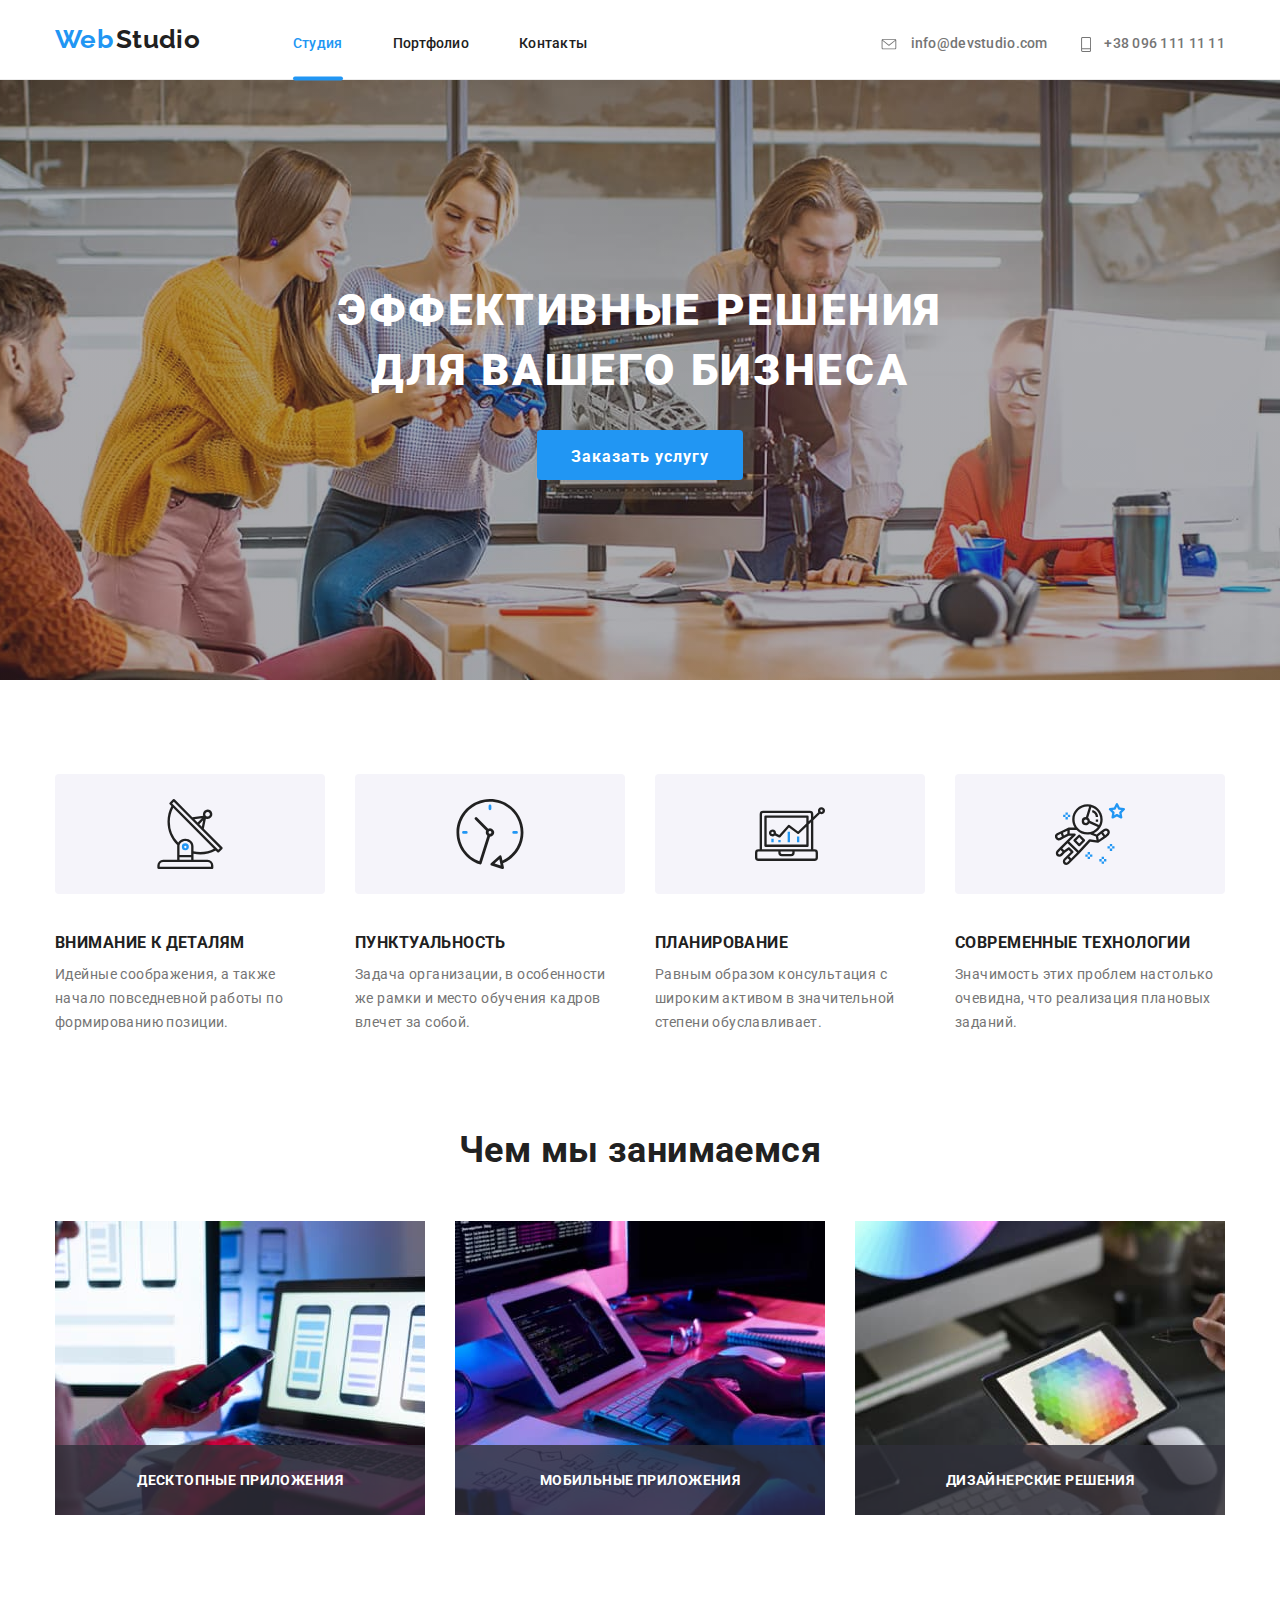
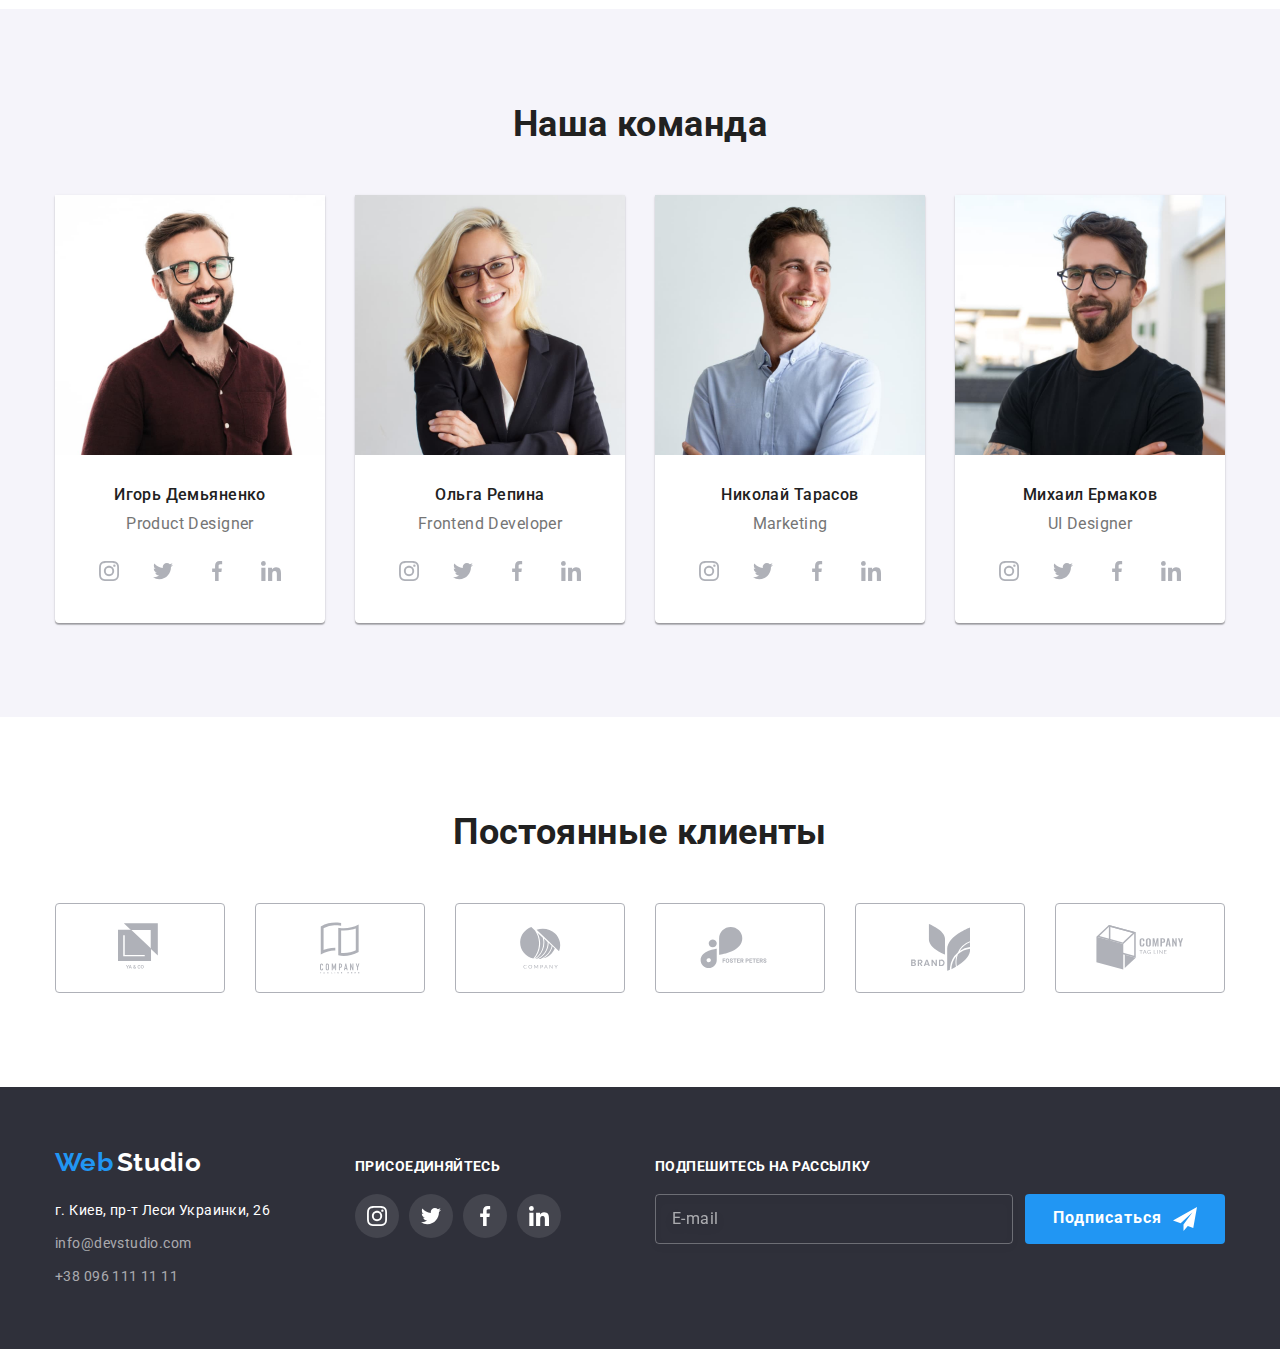
==== index.html @ 6c9c6647 "ДЗ №7" ====
<!DOCTYPE html>
<html lang="ru">
<head>
    <meta charset="UTF-8">
    <meta name="viewport" content="width=device-width, initial-scale=1.0">
    <meta http-equiv="X-UA-Compatible" content="IE=edge" />
    <link href="https://fonts.googleapis.com/css2?family=Raleway:wght@700&family=Roboto:wght@400;500;700;900&display=swap" rel="stylesheet">
    <link rel="stylesheet" href="https://cdnjs.cloudflare.com/ajax/libs/modern-normalize/0.7.0/modern-normalize.css" integrity="sha512-DtT776ctgL7xOCv2WAw4PGwSn0e34Y9Y4gxsN6WbW3j6/laeMhGgJ06fcvlkQZ4xa9gufTUBC4e694luxFGJbw==" crossorigin="anonymous" />
    <link rel="stylesheet" href="./css/normalize.css" />
    <link rel="stylesheet" href="./css/styles.css" />
    <title>Web Studio</title>
</head>
<body>
    <header class="page-header">
        <div class="container header-box flexbox">
            <nav class="navigation">
                <a lang="en" href="./" class="menu-link logo">
                        <span class="logo-web">Web</span>
                        <span class="logo-studio">Studio</span>
                </a>
                    <ul class="list menu-list">
                        <li class="menu-item"><a href="./index.html" class="menu-link current">Студия</a></li>
                        <li class="menu-item"><a href="./portfolio.html" class="menu-link">Портфолио</a></li>
                        <li class="menu-item"><a href="#"  class="menu-link">Контакты</a></li>
                    </ul>
            </nav>
            <div class="contacts">
                <a href="mailto:info@devstudio.com" class="mail-link">
                    <svg class="contacts-icon" width="16px" height="11px">
                        <use href="./images/icons/sprite.svg#icon-mail"></use>
                    </svg>
                    <span>info@devstudio.com</span>
                </a>                       
                <a href="tel:380961111111" class="phone-link">
                    <svg class="contacts-icon" width="10px" height="15px">
                        <use href="./images/icons/sprite.svg#icon-phone"></use>
                    </svg>
                    <span>+38 096 111 11 11</span>
                </a>
            </div>
        </div> 
    </header>
    
    <main>
        <section class="hero">
        <div class="container">
            <h1 class="page-title">Эффективные решения для вашего бизнеса</h1>
            <div>
                <button class="btn" data-modal-open>Заказать услугу</button>
            </div>
        </div>
        </section>
                
        <section class="features">
            <div class="container">
            <h2 hidden class="section-title">Особенности</h2>
            <ul class="list features-link">
                <li class="features-item">
                    <div class="features-bg">
                        <svg class="features-icon" width="70px" height="70px">
                            <use href="./images/icons/sprite.svg#icon-antenna"></use>
                        </svg>
                    </div>
                    <h3 class="features-title">Внимание к деталям</h3>
                    <p class="features-description">Идейные соображения, а также начало повседневной работы по формированию позиции.</p>                    
                </li>
                <li class="features-item">
                    <div class="features-bg">
                        <svg class="features-icon" width="70px" height="70px">
                            <use href="./images/icons/sprite.svg#icon-clock"></use>
                        </svg>
                    </div>
                    <h3 class="features-title">Пунктуальность</h3>
                    <p class="features-description">Задача организации, в особенности же рамки и место обучения кадров влечет за собой.</p>
                </li>
                <li class="features-item">
                    <div class="features-bg">
                        <svg class="features-icon" width="70px" height="70px">
                            <use href="./images/icons/sprite.svg#icon-diagram"></use>
                        </svg>
                    </div>
                    <h3 class="features-title">Планирование</h3>
                    <p class="features-description">Равным образом консультация с широким активом в значительной степени обуславливает.</p>
                </li>
                <li class="features-item">
                    <div class="features-bg">
                        <svg class="features-icon" width="70px" height="70px">
                            <use href="./images/icons/sprite.svg#icon-astronaut"></use>
                        </svg>
                    </div>
                    <h3 class="features-title">Современные технологии</h3>
                    <p class="features-description">Значимость этих проблем настолько очевидна, что реализация плановых заданий.</p>
                </li>
            </ul>
            </div>
        </section>
        
        <section class="section work">
            <div class="container">
            <h2 class="section-title">Чем мы занимаемся</h2>
            <ul class="list work-link flexbox">
                <li class="work-item">
                    <img src="./images/dekstop.jpg" width="370" height="294" alt="Десктоп" class="work-img">
                    <p class="work-title">Десктопные приложения</p>
                </li>
                <li class="work-item">
                    <img src="./images/mobile.jpg" width="370" height="294" alt="Телефон" class="work-img">
                    <p class="work-title">Мобильные приложения</p>
                </li>
                <li class="work-item">
                    <img src="./images/design.jpg" width="370" height="294" alt="Дизайн" class="work-img">
                    <p class="work-title">Дизайнерские решения</p>
                </li>
            </ul>
            </div>
        </section>

        <section class="section our-team">
            <div class="container">
            <h2 class="section-title">Наша команда</h2>
            <ul class="list team-link flexbox">
                <li class="team-item">
                    <img class="team-img" src="./images/igor.jpg" width="270" height="260" alt="Николай Кучеренко">
                    <h3 class="team-title">Игорь Демьяненко</h3>
                    <p class="profession">Product Designer</p>
                    <ul class="list social-link flexbox">
                        <li class="social-item">
                            <a class="social" href="https://instagram.com" aria-label="Instagram" target="_blank" rel="noopener noreferrer">
                                <svg class="social-icon" width="20px" height="20px">
                                    <use href="./images/icons/sprite.svg#icon-instagram"></use>
                                </svg>
                            </a>
                        </li>
                        <li class="social-item">
                            <a class="social" href="https://twitter.com" aria-label="Twitter" target="_blank" rel="noopener noreferrer">
                                <svg class="social-icon" width="20px" height="20px">
                                    <use href="./images/icons/sprite.svg#icon-twitter"></use>
                                </svg>
                            </a>
                        </li>
                        <li class="social-item">
                            <a class="social" href="https://facebook.com" aria-label="Facebook" target="_blank" rel="noopener noreferrer">
                                <svg class="social-icon" width="20px" height="20px">
                                    <use href="./images/icons/sprite.svg#icon-facebook"></use>
                                </svg>
                            </a>
                        </li>
                        <li class="social-item">
                            <a class="social" href="https://linkedin.com" aria-label="Linkedin" target="_blank" rel="noopener noreferrer">
                                <svg class="social-icon" width="20px" height="20px">
                                    <use href="./images/icons/sprite.svg#icon-linkedin"></use>
                                  </svg>
                            </a>
                        </li>
                    </ul> 
                </li>
                <li class="team-item">
                    <img class="team-img" src="./images/olga.jpg" width="270" height="260" alt="Ольга Иванова">
                    <h3 class="team-title">Ольга Репина</h3>
                    <p class="profession">Frontend Developer</p>
                    <ul class="list social-link flexbox">
                        <li class="social-item">
                            <a class="social" href="https://instagram.com" aria-label="Instagram" target="_blank" rel="noopener noreferrer">
                                <svg class="social-icon" width="20px" height="20px">
                                    <use href="./images/icons/sprite.svg#icon-instagram"></use>
                                </svg>
                            </a>
                        </li>
                        <li class="social-item">
                            <a class="social" href="https://twitter.com" aria-label="Twitter" target="_blank" rel="noopener noreferrer">
                                <svg class="social-icon" width="20px" height="20px">
                                    <use href="./images/icons/sprite.svg#icon-twitter"></use>
                                </svg>
                            </a>
                        </li>
                        <li class="social-item">
                            <a class="social" href="https://facebook.com" aria-label="Facebook" target="_blank" rel="noopener noreferrer">
                                <svg class="social-icon" width="20px" height="20px">
                                    <use href="./images/icons/sprite.svg#icon-facebook"></use>
                                </svg>
                            </a>
                        </li>
                        <li class="social-item">
                            <a class="social" href="https://linkedin.com" aria-label="Linkedin" target="_blank" rel="noopener noreferrer">
                                <svg class="social-icon" width="20px" height="20px">
                                    <use href="./images/icons/sprite.svg#icon-linkedin"></use>
                                  </svg>
                            </a>
                        </li>
                    </ul>                                       
                </li>
                <li class="team-item">
                    <img class="team-img" src="./images/mykola.jpg" width="270" height="260" alt="Андрей Шевченко">
                    <h3 class="team-title">Николай Тарасов</h3>
                    <p class="profession">Marketing</p>
                    <ul class="list social-link flexbox">
                        <li class="social-item">
                            <a class="social" href="https://instagram.com" aria-label="Instagram" target="_blank" rel="noopener noreferrer">
                                <svg class="social-icon" width="20px" height="20px">
                                    <use href="./images/icons/sprite.svg#icon-instagram"></use>
                                </svg>
                            </a>
                        </li>
                        <li class="social-item">
                            <a class="social" href="https://twitter.com" aria-label="Twitter" target="_blank" rel="noopener noreferrer">
                                <svg class="social-icon" width="20px" height="20px">
                                    <use href="./images/icons/sprite.svg#icon-twitter"></use>
                                </svg>
                            </a>
                        </li>
                        <li class="social-item">
                            <a class="social" href="https://facebook.com" aria-label="Facebook" target="_blank" rel="noopener noreferrer">
                                <svg class="social-icon" width="20px" height="20px">
                                    <use href="./images/icons/sprite.svg#icon-facebook"></use>
                                </svg>
                            </a>
                        </li>
                        <li class="social-item">
                            <a class="social" href="https://linkedin.com" aria-label="Linkedin" target="_blank" rel="noopener noreferrer">
                                <svg class="social-icon" width="20px" height="20px">
                                    <use href="./images/icons/sprite.svg#icon-linkedin"></use>
                                  </svg>
                            </a>
                        </li>
                    </ul> 
                </li>
                <li class="team-item">
                    <img class="team-img" src="./images/myhailo.jpg" width="270" height="260" alt="Иван Николаев">
                    <h3 class="team-title">Михаил Ермаков</h3>
                    <p class="profession">UI Designer</p>
                    <ul class="list social-link flexbox">
                        <li class="social-item">
                            <a class="social" href="https://instagram.com" aria-label="Instagram" target="_blank" rel="noopener noreferrer">
                                <svg class="social-icon" width="20px" height="20px">
                                    <use href="./images/icons/sprite.svg#icon-instagram"></use>
                                </svg>
                            </a>
                        </li>
                        <li class="social-item">
                            <a class="social" href="https://twitter.com" aria-label="Twitter" target="_blank" rel="noopener noreferrer">
                                <svg class="social-icon" width="20px" height="20px">
                                    <use href="./images/icons/sprite.svg#icon-twitter"></use>
                                </svg>
                            </a>
                        </li>
                        <li class="social-item">
                            <a class="social" href="https://facebook.com" aria-label="Facebook" target="_blank" rel="noopener noreferrer">
                                <svg class="social-icon" width="20px" height="20px">
                                    <use href="./images/icons/sprite.svg#icon-facebook"></use>
                                </svg>
                            </a>
                        </li>
                        <li class="social-item">
                            <a class="social" href="https://linkedin.com" aria-label="Linkedin" target="_blank" rel="noopener noreferrer">
                                <svg class="social-icon" width="20px" height="20px">
                                    <use href="./images/icons/sprite.svg#icon-linkedin"></use>
                                  </svg>
                            </a>
                        </li>
                    </ul> 
                </li>
            </ul>
            </div>
        </section>

        <section class="section">
            <div class="container">
            <h2 class="section-title">Постоянные клиенты</h2>
            <ul class="list clients-link">
                <li class="clients-item">
                    <a class="clients" href="#">
                        <svg class="clients-icon" width="44" height="49">
                            <use href="./images/icons/sprite.svg#icon-logo1"></use>
                        </svg>
                    </a>
                </li>
                <li class="clients-item">
                    <a class="clients" href="#">
                        <svg class="clients-icon" width="40" height="52">
                            <use href="./images/icons/sprite.svg#icon-logo2"></use>
                        </svg>
                    </a>
                </li>
                <li class="clients-item">
                    <a class="clients" href="#">
                        <svg class="clients-icon" width="41" height="42">
                            <use href="./images/icons/sprite.svg#icon-logo3"></use>
                        </svg>
                    </a>
                </li>
                <li class="clients-item">
                    <a class="clients" href="#">
                        <svg class="clients-icon" width="80" height="42">
                            <use href="./images/icons/sprite.svg#icon-logo4"></use>
                        </svg>
                    </a>
                </li>
                <li class="clients-item">
                    <a class="clients" href="#">
                        <svg class="clients-icon" width="59" height="47">
                            <use href="./images/icons/sprite.svg#icon-logo5"></use>
                        </svg>
                    </a>
                </li>
                <li class="clients-item">
                    <a class="clients" href="#">
                        <svg class="clients-icon" width="88" height="45">
                            <use href="./images/icons/sprite.svg#icon-logo6"></use>
                        </svg>
                    </a>
                </li>
            </ul>
            </div>
        </section>

    </main>
    
    <footer>
        <section class="section footer">
            <div class="container footer-box flexbox">
                <div class="footer-box-item footer-flexbox">
                    <div class="footer-box-list">
                        <address class="address">
                            <ul class="list">
                                <li class="logo-footer">
                                    <span class="logo-web">Web</span>
                                    <span class="logo-white">Studio</span>
                                </li>
                                <li class="addr-footer">
                                    <span class="addr">г. Киев, пр-т Леси Украинки, 26</span>
                                </li>
                                <li class="addr-footer">
                                    <a href="mailto:info@devstudio.com" class="contacts-footer">info@devstudio.com</a>
                                </li>
                                <li class="addr-footer">
                                    <a href="tel:380961111111" class="contacts-footer">+38 096 111 11 11</a>
                                </li>
                                </ul>
                        </address>
                    </div>
                    <div class="footer-box-list">
                        <h2 class="footer-title">Присоединяйтесь</h2>
                        <ul class="list social-footer">
                            <li class="social-footer-link">
                                <a class="social-footer-item" href="https://instagram.com" aria-label="Instagram" target="_blank" rel="noopener noreferrer">
                                    <svg class="footer-icon" width="20px" height="20px">
                                        <use href="./images/icons/sprite.svg#icon-instagram"></use>
                                    </svg>
                                </a>
                            </li>
                            <li class="social-footer-link">
                                <a class="social-footer-item" href="https://twitter.com" aria-label="Twitter" target="_blank" rel="noopener noreferrer">
                                    <svg class="footer-icon" width="20px" height="20px">
                                        <use href="./images/icons/sprite.svg#icon-twitter"></use>
                                    </svg>
                                </a>
                            </li>
                            <li class="social-footer-link">
                                <a class="social-footer-item" href="https://facebook.com" aria-label="Facebook" target="_blank" rel="noopener noreferrer">
                                    <svg class="footer-icon" width="20px" height="20px">
                                        <use href="./images/icons/sprite.svg#icon-facebook"></use>
                                    </svg>
                                </a>
                            </li>
                            <li class="social-footer-link">
                                <a class="social-footer-item" href="https://linkedin.com" aria-label="Linkedin" target="_blank" rel="noopener noreferrer">
                                    <svg class="footer-icon" width="20px" height="20px">
                                        <use href="./images/icons/sprite.svg#icon-linkedin"></use>
                                    </svg>
                                </a>
                            </li>
                        </ul>
                    </div>
                </div>
                        
                <div class="footer-box-item">
                    <h2 class="footer-title">Подпешитесь на рассылку</h2>
                    <div class="footer-form-box">
                        <form class="footer-form">
                            <input class="subscription-field" id="subscription-mail" type="email" placeholder="E-mail">
                        </form>
                        <div class="btn-box">
                            <button class="btn-subscription" type="submit">
                                <span class="btn-text">Подписаться</span>
                            </button>
                            <svg class="icon-send" width="24"  height="24">
                                <use href="./images/icons/sprite.svg#icon-send"></use>
                            </svg>
                        </div>  
                    </div>
                </div>
            </div>
        </section>
    </footer>
    <div class="backdrop is-hidden" data-modal>
        <div class="modal">
            <button data-modal-close class="btn-close">
                <svg class="icon-close" width="11"  height="11">
                    <use href="./images/icons/sprite.svg#icon-close"></use>
                </svg>   
            </button>
            <div class="form-box">
                <h2 class="title-modal">Оставьте свои данные, мы вам перезвоним</h2>
                <form class="form" autocomplete="off">
                    <div class="form-field">
                        <label for="name" class="form-label">Имя</label>
                        <div class="form-input-box">
                            <input type="text" class="form-input" id="name" name="name">
                            <svg class="icon-form" width="18"  height="18">
                                <use href="./images/icons/sprite.svg#icon-name"></use>
                            </svg>
                        </div>
                    </div>
                    <div class="form-field">
                        <label for="phone" class="form-label">Телефон</label>
                            <div class="form-input-box">
                                <input type="tel" class="form-input" id="phone" name="phone">
                                <svg class="icon-form" width="18"  height="18">
                                    <use href="./images/icons/sprite.svg#icon-tel"></use>
                                </svg>
                            </div>
                    </div>
                    <div class="form-field">
                        <label for="mail" class="form-label">Почта</label>  
                            <div class="form-input-box">
                                <input type="email" class="form-input" id="mail" name="mail">
                                <svg class="icon-form" width="18"  height="18">
                                    <use href="./images/icons/sprite.svg#icon-email"></use>
                                </svg>
                            </div>
                    </div>
                    <div class="form-field">
                        <label for="comments" class="form-label">Комментарий</label>
                        <textarea name="comments" id="comments" cols="" rows="10" class="form-textarea" placeholder="Введите текст"></textarea>
                    </div>
                        <label class="contract-label">
                            <input type="checkbox" class="form-checkbox" name="contract">
                            <span class="icon-check"></span>
                            Соглашаюсь с рассылкой и принимаю
                            <a class="contract-accent" href="#">Условия договора</a>
                        </label>
                </form>
                <div class="btn-position">
                    <button class="btn-submit" type="submit">Отправить</button>
                </div>
            </div>
        </div>    
    </div>
    <script src="./js/modal.js"></script>
</body>
</html>
---- css/styles.css ----
:root {
  --main-color: #212121;
  --accent-color: #2196F3;
  --accent-color-white: #FFFFFF;
  --grey-text-color: #757575;
  --time-transition-duration: 250ms;
  --timing-function-cubic: cubic-bezier(0.4, 0, 0.2, 1);
}

.visually-hidden {
  position: absolute !important;
  clip: rect(1px 1px 1px 1px);
  /* IE6, IE7 */
  clip: rect(1px, 1px, 1px, 1px);
  padding: 0 !important;
  border: 0 !important;
  height: 1px !important;
  width: 1px !important;
  overflow: hidden;
}

body  {
  font-family: Roboto, sans-serif;
  background-color: var(--accent-color-white);
  color: var(--main-color);
  font-size: 14px;
  line-height: 1.714;
  letter-spacing: 0.03em;
}

img {
  display: block;
  max-width: 100%;
  height: auto;
}

.container {
  width: 1200px;
  margin-left: auto;
  margin-right: auto;
  padding-left: 15px;
  padding-right: 15px;
  /*outline: 2px solid tomato;*/
}

.flexbox {
  display: flex;
  justify-content: flex-end;
  align-items: baseline;
}

.section {
  padding-top: 94px;
  padding-bottom: 94px;
}

.page-header {
  border-bottom: 1px solid #ECECEC;
  height: 80px;
  padding: 24px 0 24px;
}

.header-box {
  display: flex;
  align-items: baseline;
}

.menu-link.current{
  color: var(--accent-color);
}

.logo-web, 
.logo-studio,
.logo-white {
  color: var(--accent-color);
  font-family: Raleway, sans-serif;
  font-weight: 700;
  font-size: 26px;
  line-height: 1.19;
}

.logo-studio {
  color: var(--main-color);
}

.navigation {
  display: flex;
  align-items: baseline;
  margin-right: auto;
  
}

.current::after {
  display: block;
  content: "";
  position: absolute;
  left: 0;
  transform: translateY(20.5px);
  width: 100%;
  height: 4px;
  background-color: var(--accent-color);
  border-radius: 2px;
}

.list {
  list-style: none;
  margin: 0;
  padding: 0;
}

.menu-list {
  display: flex;
  margin-left: 93px;
}

.menu-item {
  display: block;
  position: relative;
}

.menu-item:not(:last-child) {
  margin-right: 50px;
}

.contacts {
  vertical-align: middle;
  text-align: center;
}

.contacts-icon {
  margin-right: 10px;
  fill: var(--grey-text-color);
  vertical-align: middle;

  transition: fill var(--time-transition-duration) var(--timing-function-cubic);
}

.mail-link:hover .contacts-icon,
.mail-link:focus .contacts-icon {
  fill: var(--accent-color)
} 

.phone-link:hover .contacts-icon,
.phone-link:focus .contacts-icon {
  fill: var(--accent-color)
}

.menu-link,
.mail-link,
.phone-link {
  font-weight: 500;
  font-size: 14px;
  line-height: 1.143;
  letter-spacing: 0.02em;
  text-decoration: none;
  color: var(--main-color);
  margin: 0;
  transition: color var(--time-transition-duration) var(--timing-function-cubic);
}

.mail-link,
.phone-link {
  color: var(--grey-text-color);
  transition: color var(--time-transition-duration) var(--timing-function-cubic);
}

.mail-link {
  margin-right: 30px;
}

.hero {
  max-width: 1600px;
  height: 600px;
  margin-left: auto;
  margin-right: auto;
  background-image: linear-gradient(to right, 
    rgba(47, 48, 58, 0.4), 
    rgba(47, 48, 58, 0.4)),
    url(../images/hero/hero.jpg);
  background-repeat: no-repeat;
  background-position: center;
  background-size: cover;
  background-color:  rgba(47, 48, 58, 0.4);
  text-align: center;
}
    
.page-title {
  display: inline-block;
  width: 696px;
  min-height: 120;
  font-weight: 900;
  font-size: 44px;
  line-height: 1.364;
  letter-spacing: 0.06em;
  color: var(--accent-color-white);
  text-transform: uppercase;
  margin: 200px 0 30px;
}

.btn {
  min-width: 200px;
  height: 50px;
  border-radius: 4px;
  font-weight: 700;
  font-size: 16px;
  line-height: 1.875;
  letter-spacing: 0.06em;
  color: var(--accent-color-white);
  background-color: var(--accent-color);
  padding: 10px 32px;
  margin: 0;
  border-color: transparent;
}

.section-title {
  font-weight: 700;
  font-size: 36px;
  line-height: 1.167;
  margin: 0 0 50px;
  text-align: center;
}

.features {
  padding-top: 94px;
}

.features-title {
  font-weight: 700;
  line-height: 1.143;
  text-transform: uppercase;
  margin: 0;
  padding: 10px 0;
  width: 270px;
}

.features-link {
  display: flex;
  align-items: center;
  margin-left: auto;
}

.features-item {
  width: calc((100% - 30px * 3) / 4);
  margin-right: 30px;
}

.features-item:nth-child(4n) {
  margin-right: 0;
}

.features-bg {
  display: flex;
  align-items: center;
  justify-content: center;
  width: 270px;
  height: 120px;
  background-size: contain;
  background-repeat: no-repeat;
  background-position: center;
  background-color: #F5F4FA;
  margin-bottom: 30px;
  border-radius: 4px;
}

.features-icon {
  display: block;
}

.features-description {
  font-weight: 400;
  color: var(--grey-text-color);
  margin: 0;
}

.work-title {
  font-weight: 700;
  line-height: 1.142;
  color: var(--accent-color-white);
  text-transform: uppercase;
  background-color: rgba(47, 48, 58, 0.8);
  display: inline-block;
}

.work-link .flexbox {
  display: flex;
  justify-content: space-between;
}

.work-item {
  width: calc((100% - 30px * 2) / 3);
  margin-right: 30px;
  position: relative;
}

.work-item:nth-child(3n) {
  margin-right: 0;
}

.work-img {
  display: block;
  background-color: #C4C4C4;
  box-shadow: (0px 4px 4px rgba(0, 0, 0, 0.25));
}

.work-title {
  position: absolute;
  bottom: 0;
  left: 0;
  width: 100%;
  margin: 0;
  text-align: center;
  padding: 27px 0;
}

.our-team {
  background-color: #F5F4FA;
}

.team-item {
  width: calc((100% - 30px * 3) / 4);
  margin-right: 30px;
  background-color: var(--accent-color-white);
  box-shadow: 0px 1px 3px rgba(0, 0, 0, 0.12), 
    0px 1px 1px rgba(0, 0, 0, 0.14),
    0px 2px 1px rgba(0, 0, 0, 0.2);
  border-radius: 0px 0px 4px 4px;
}

.team-item:nth-child(4n) {
  margin-right: 0;
}

.team-title {
  font-weight: 500;
  font-size: 16px;
  line-height: 1.1875;
  margin: 0 0 10px;
  text-align: center;
}

.team-img {
  display: block;
  margin: 0 0 30px;
  width: 100%;
} 

.profession {
  font-weight: 400;
  font-size: 16px;
  line-height: 1.1875;
  color: var(--grey-text-color);
  margin: 0 0 16px;
  text-align: center;
}

.social-link {
  display: flex;
  justify-content: center;
}

.social-item {
  width: calc((100% - 10px * 3) / 4);
  margin-bottom: 30px;
  
}

.social-item, .social {
  height: 44px;
  width: 44px;
  display: flex;
  align-items: center;
  justify-content: center;
}

.social {
  background-color: var(--accent-color-white);
  border-radius: 50px;
  
  transition: background-color var(--time-transition-duration) var(--timing-function-cubic);
}

.social-item:nth-child(4n) {
  margin-right: 0;
}

.social-item:not(:last-child) {
  margin-right: 10px;
}

.social-icon {
  display: block;
  fill: #AFB1B8;

  transition: fill var(--time-transition-duration) var(--timing-function-cubic);
}

.social:hover,
.social:focus-within {
  background-color: var(--accent-color);
}

.social:hover .social-icon,
.social:focus-within .social-icon {
  fill: var(--accent-color-white);
}

.clients-link {
  display: flex;
  justify-content: space-between;
  text-align: center;
}

.clients-item {
  width: calc((100% - 10px * 5) / 6);
}

.clients-item, .clients {
  box-sizing: border-box;
  border-radius: 4px;
  width: 170px;
  height: 90px;
  text-align: center;
  display: flex;
  align-items: center;
  justify-content: center;
}

.clients {
  border: 1px solid #AFB1B8;
  transition: border-color var(--time-transition-duration) var(--timing-function-cubic);
}

.clients-item:nth-child(6n) {
  margin-right: 0;
}

.clients-icon {
  fill: #AFB1B8;
  display: block;

  transition: fill var(--time-transition-duration) var(--timing-function-cubic);
}

.clients:hover,
.clients:focus-within {
  border-color: var(--accent-color);
}

.clients:hover .clients-icon,
.clients:focus-within .clients-icon {
  fill: var(--accent-color);
}

.address {
  font-style: normal;
}

.addr {
  font-weight: 400;
  color: var(--accent-color-white);
  margin: 0;
}

.footer {
  background-color: #2F303A;
  padding: 60px 0 60px;
}

.footer-box {
  display: flex;
  align-items: baseline;
  justify-content: flex-start;
}

.logo-footer {
  margin: 0;
  margin-bottom: 20px;
}

.footer-box-item {
  width: calc((100% - 30px) / 2);
  margin: 0;
}

.footer-box-item.footer-flexbox {
  display: flex;
  justify-content: space-between;
  align-items: baseline;
}

.footer-box-item:nth-child(2) {
  margin-left: 30px;
}

.footer-box-list {
  width: calc((100% - 30px) / 2);
}

.footer-box-list .footer-flexbox {
  display: flex;
  align-content: flex-start;
}

.logo-white {
  color: var(--accent-color-white);
  padding: 0;
}

.social-footer {
  display: flex;
  justify-content: flex-start;
}

.footer-icon {
  fill: var(--accent-color-white);
  display: block;
}

.social-footer-link, .social-footer-item {
  height: 44px;
  width: 44px;
  border-radius: 50px;
  display: flex;
  align-items: center;
  justify-content: center;
}

.social-footer-item {
  background-color: rgba(255, 255, 255, 0.1);
  transition: background-color var(--time-transition-duration) var(--timing-function-cubic);
}

.social-footer-link:not(:last-child) {
  margin-right: 10px;
}

.social-footer-item:hover,
.social-footer-item:focus-within {
  background-color: var(--accent-color);
}

.contacts-footer {
  font-weight: 400;
  font-size: 14px;
  text-decoration: none;
  color: rgba(255, 255, 255, 0.6);
  transition: color var(--time-transition-duration) var(--timing-function-cubic);
}

.addr-footer {
  display: block;
  margin: 0;
  padding: 0;
}

.addr-footer:not(:last-child) {
  margin-bottom: 9px;
}

.footer-title {
  font-weight: 700;
  line-height: 1.143;
  color: var(--accent-color-white);
  text-transform: uppercase;
  font-size: 14px;
  margin: 0;
  margin-bottom: 20px;
}

.footer-form-box {
  display: flex;
}

.subscription-field {
  background: transparent;
  border: 1px solid rgba(255, 255, 255, 0.3);
  box-sizing: border-box;
  filter: drop-shadow(0px 4px 4px rgba(0, 0, 0, 0.15));
  border-radius: 4px;
  height: 50px;
  min-width: 358px;
  padding-left: 16px;
  color: rgba(255, 255, 255, 0.6);
}

.btn-subscription {
  display: flex;
  align-items: center;
  background: var(--accent-color);
  border-radius: 4px;
  text-align: center;
  letter-spacing: 0.06em;
  color: var(--accent-color-white);
  border: transparent;
  margin-left: 12px;
  font-family: Roboto;
  font-weight: 700;
  font-size: 16px;
  padding: 10px 28px;
  height: 50px;
  min-width: 200px;
}

.btn-text {
  margin-right: 10px;
}

.btn-box {
  position: relative;
  margin: 0;
  padding: 0;
}

.icon-send {
  position: absolute;
  top: 13px;
  right: 28px;
}

.subscription-field::placeholder {
  align-items: center;
  letter-spacing: 0.03em;
  color: rgba(255, 255, 255, 0.6);
  line-height: 20px;
  font-weight: 400;
  font-size: 16px;
}

.menu-link:hover,
.menu-link:focus,
.mail-link:hover,
.mail-link:focus,
.phone-link:hover,
.phone-link:focus,
.contacts-footer:hover,
.contacts-footer:focus {
  color: var(--accent-color);
}

.btn-portfolio {
  text-align: center;
  padding-bottom: 16px;
  margin-bottom: 34px;
}

.project-portfolio {
  display: flex;
  justify-content: space-between;
  flex-wrap: wrap;
}

.project-item {
  width: calc((100% - 30px * 2) / 3);
  margin-right: 24px;
  border: 1px solid #EEEEEE;
  box-sizing: border-box;
  margin-bottom: 30px;

  transition: box-shadow var(--time-transition-duration) var(--timing-function-cubic);
}

.project-item:nth-last-child(-n + 3) {
  margin-bottom: 0;
}


.project-item:nth-child(3n) {
  margin-right: 0;
}

.project-btn {
  font-weight: 500;
  font-size: 16px;
  line-height: 1.625;
  color: var(--main-color);
  padding: 6px 22px;
  border: none;
  border-radius: 4px;

  transition: color var(--time-transition-duration) var(--timing-function-cubic), 
    background-color var(--time-transition-duration) var(--timing-function-cubic), 
    box-shadow var(--time-transition-duration) var(--timing-function-cubic);
}

.project-btn:not(:last-child) {
  margin-right: 8px;
}

.project-btn:hover,
.project-btn:focus {
  color: var(--accent-color-white);
  background-color: var(--accent-color);
  box-shadow: 0px 4px 4px rgba(0, 0, 0, 0.25);
}

.portfolio-img {
  display: block;
  margin: 0;
  width: 100%;  
}

.project-title {
  font-weight: 700;
  font-size: 18px;
  line-height: 2.00;
  color: var(--main-color);
  margin: 0 0 4px 24px;
}

.project-link {
  text-decoration: none;
}

.project {
  font-weight: 400;
  font-size: 16px;
  line-height: 1.875;
  color: var(--grey-text-color);
  margin: 0 0 20px 24px;
}

.project-box {
  position: relative;
  overflow: hidden;
  margin-bottom: 20px;
}

.project-description {
  font-weight: 400;
  font-size: 18px;
  line-height: 1.556;
  color: var(--accent-color-white);
  background-color: rgba(33, 150, 243, 0.9);
  margin: 0;
  padding: 63px 24px;
  position: absolute;
  bottom: 0;
  right: 0;
  width: 100%;
  height: 100%;
  opacity: 0;
  
  transform: translateY(100%);

  transition: transform var(--time-transition-duration) var(--timing-function-cubic), 
    opacity var(--time-transition-duration) var(--timing-function-cubic);
}


/*.project-box::before {
  display: inline-block;
  content: "";
  position: absolute;
  background-color: rgba(33, 150, 243, 0.9);
  width: 100%;
  height: 100%;
  bottom: 0;
  right: 0;
  
  opacity: 0;
}

/*.project-box:hover::before {
  transform: translateY(0);
  /*opacity: 1;
}*/

.project-item:hover .project-description,
.project-item:focus-within .project-description{
  transform: translateY(0);
  opacity: 1;
}

.project-item:hover,
.project-item:focus-within {
  box-shadow: 0px 3px 1px rgba(0, 0, 0, 0.1), 
    0px 1px 2px rgba(0, 0, 0, 0.08), 
    0px 2px 2px rgba(0, 0, 0, 0.12);
}

.backdrop {
  position: fixed;
  top: 0;
  left: 0;
  width: 100%;
  height: 100%;
  background-color: rgba(0, 0, 0, 0.2);
  transition: opacity var(--time-transition-duration) var(--timing-function-cubic);
}

.backdrop.is-hidden {
  visibility: hidden;
  opacity: 0;
  pointer-events: none;
}

.backdrop.is-hidden .modal {
  transform: translate(-50%, -50%) scale(0.8);
}

.modal {
  display: flex;
  justify-content: flex-end;
  position: absolute;
  top: 50%;
  left: 50%;
  transform: translate(-50%, -50%) scale(1);

  min-width: 528px;
  min-height: 581px;

  /*width: 100;
  max-width: 528px;*/

  background-color: var(--accent-color-white);
  border-radius: 4px;
  transition: transform var(--time-transition-duration) var(--timing-function-cubic)
}

.btn-close {
  position: absolute;
  display: block;
  padding: 6px;
  border: 1px solid rgba(0, 0, 0, 0.1);
  top: 8px;
  right: 8px;
  border-radius: 50px;
  background-color: #FFFFFF;
  width: 30px;
  height: 30px;
  transition: fill var(--time-transition-duration) var(--timing-function-cubic);

  display: flex;
  align-items: center;
  justify-content: center;
}

.btn-close:hover {
  fill: var(--accent-color);
}

.btn-close:focus {
  fill: var(--accent-color);
}

.icon-close {
  display: block;
}

.form-box {
  display: inline-block;
  margin-left: 28px;
  margin-right: 52px;
}

.title-modal {
  margin-top: 35px;
  margin-bottom: 12px;
  font-family: Roboto;
  font-style: normal;
  font-weight: 700;
  font-size: 20px;
  text-align: center;
  letter-spacing: 0.03em;
  color: var(--main-color);
}

.form {
  width: 100%;
  padding: 0;
  margin: 0 0 30px;
}

.form-label {
  font-family: Roboto;
  font-weight: 400;
  font-size: 12px;
  letter-spacing: 0.01em;
  color: var(--grey-text-color);
  margin: 0;
}

.form-field {
  margin: 0;
}

.form-input {
  width: 100%;
  border: 1px solid rgba(33, 33, 33, 0.2);
  border-radius: 4px;
  height: 40px;
  margin-bottom: 10px;
  padding-left: 42px;
  font-size: 12px;
  color: #000000;
  outline-color: var(--accent-color);
  transition: outline-color var(--time-transition-duration) var(--timing-function-cubic);
}

.form-input-box {
  position: relative;
  margin: 0;
  padding: 0;
}

.form-textarea {
  resize: none;
  width: 100%;
  border: 1px solid rgba(33, 33, 33, 0.2);
  border-radius: 4px;
  height: 120px;
  padding: 12px 16px;
  font-size: 12px;
  color: #000000;
  margin-bottom: 10px;
  outline-color: var(--accent-color);
  transition: outline-color var(--time-transition-duration) var(--timing-function-cubic);
}

.form-textarea::placeholder {
  font-family: Roboto;
  font-weight: 400;
  font-size: 12px;
  letter-spacing: 0.01em;
  color: rgba(117, 117, 117, 0.5);
}

.btn-position {
  width: 100%;
  display: flex;
  justify-content: center;
}

.btn-submit {
  display: block;
  margin-bottom: 40px;
  min-width: 200px;
  height: 50px;
  border: transparent;
  border-radius: 4px;
  background-color: var(--accent-color);
  align-items: center;
  text-align: center;
  letter-spacing: 0.06em;
  font-family: Roboto;
  font-weight: 700;
  font-size: 16px;
  color: var(--accent-color-white);

  transition: box-shadow var(--time-transition-duration) var(--timing-function-cubic);
}

.btn-submit:hover,
.btn-submit:focus {
  box-shadow: 0px 4px 4px rgba(0, 0, 0, 0.15);;
}

.icon-form {
  position: absolute;
  top: 50%;
  left: 12px;
  transform: translateY(-80%);
  transition: fill var(--time-transition-duration) var(--timing-function-cubic);
}

.form-input:focus,
.form-input-box:focus-within .icon-form,
.form-textarea:focus-within {
  fill: var(--accent-color);
  outline-color: var(--accent-color);
}

.form-checkbox {
  position: absolute !important;
  clip: rect(1px 1px 1px 1px);
  /* IE6, IE7 */
  clip: rect(1px, 1px, 1px, 1px);
  padding: 0 !important;
  border: 0 !important;
  height: 1px !important;
  width: 1px !important;
  overflow: hidden;
}

.icon-check {
  display: inline-block;
  width: 15px;
  height: 15px;
  border: 2px solid var(--main-color);
  border-radius: 4px;
  margin-right: 7px;
  transition: background-color var(--time-transition-duration) var(--timing-function-cubic),
    border-color var(--time-transition-duration) var(--timing-function-cubic);
}

.form-checkbox:checked + .icon-check {
  border-color: transparent;
  background-color: var(--accent-color);
  background-image: url('../images/icons/icon-check.svg');
  border-color: var(--accent-color);
  background-size: contain;
  background-origin: border-box;
}

.contract-label {
  display: flex;
  align-items: center;
  margin-left: 7px;
  font-family: Roboto;
  font-weight: 400;
  font-size: 14px;
  letter-spacing: 0.03em;
  color: var(--grey-text-color)
}

.contract-accent {
  color: var(--accent-color);
}
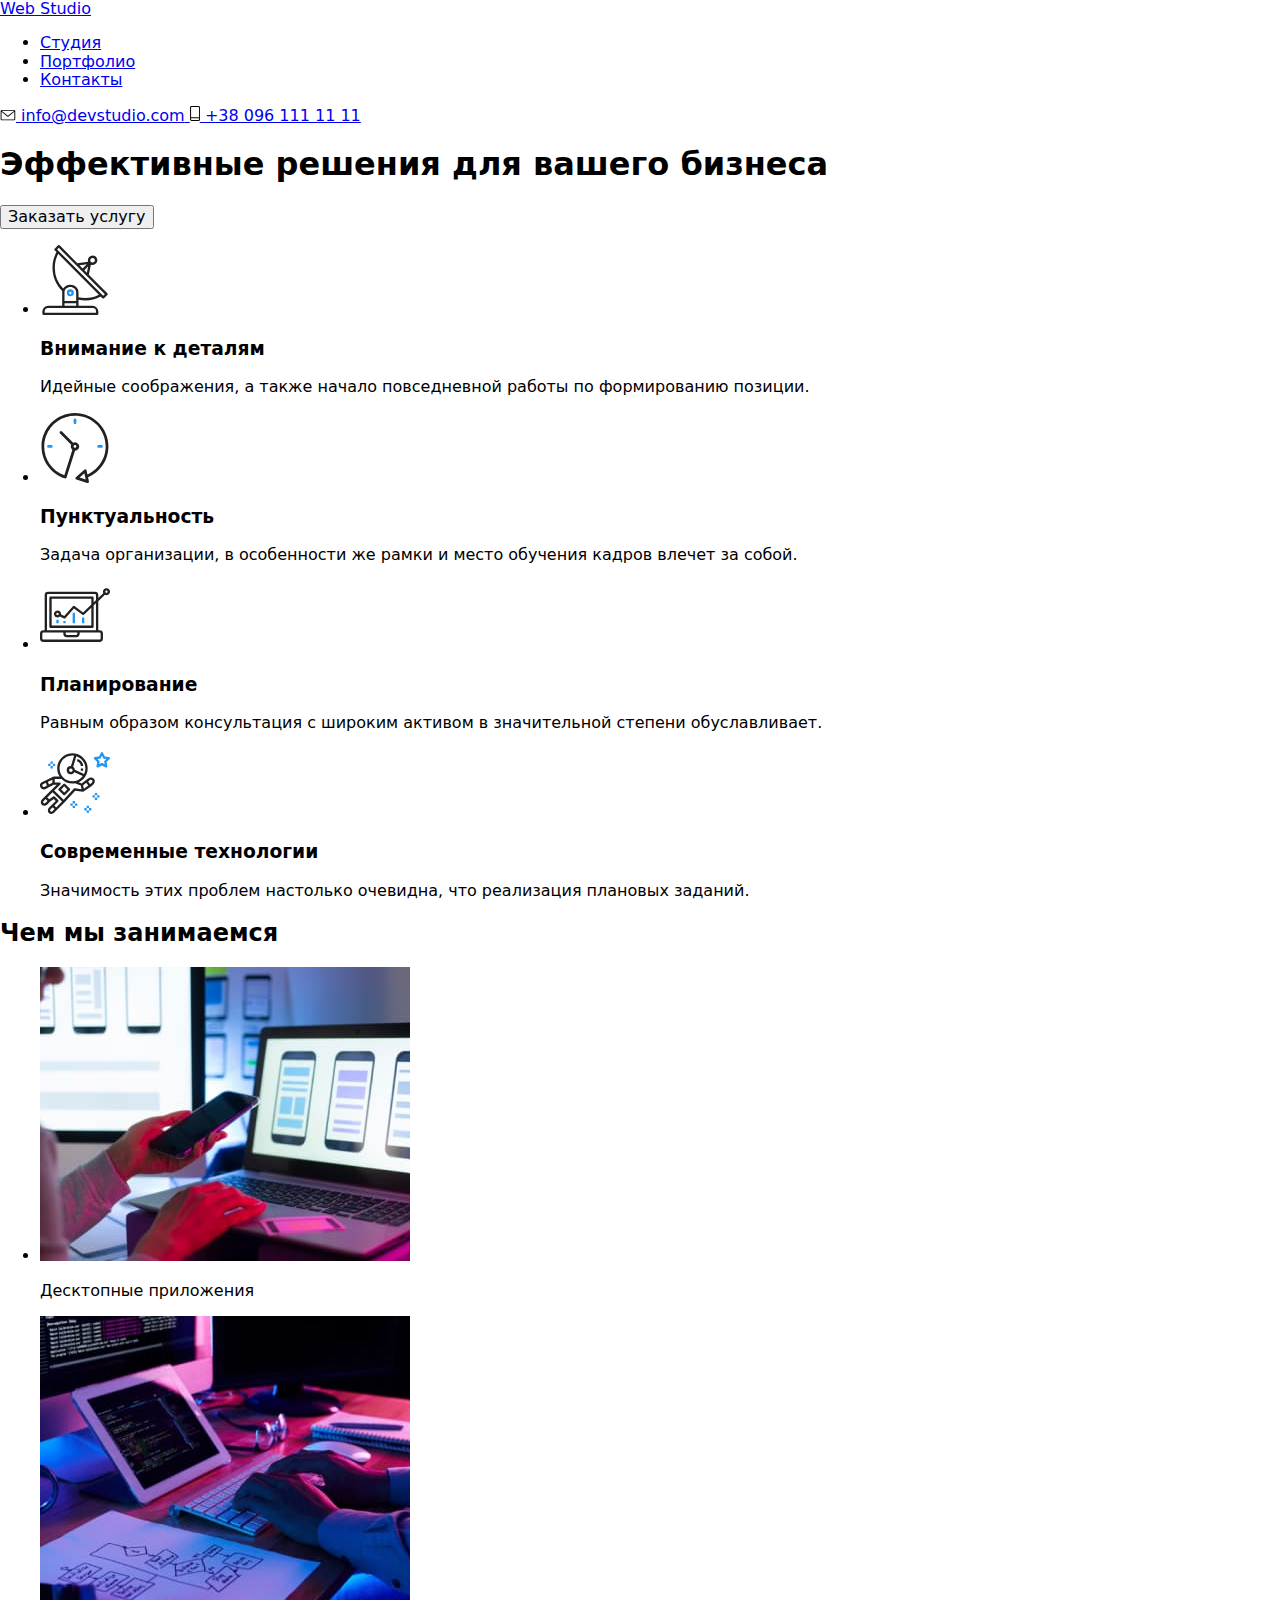
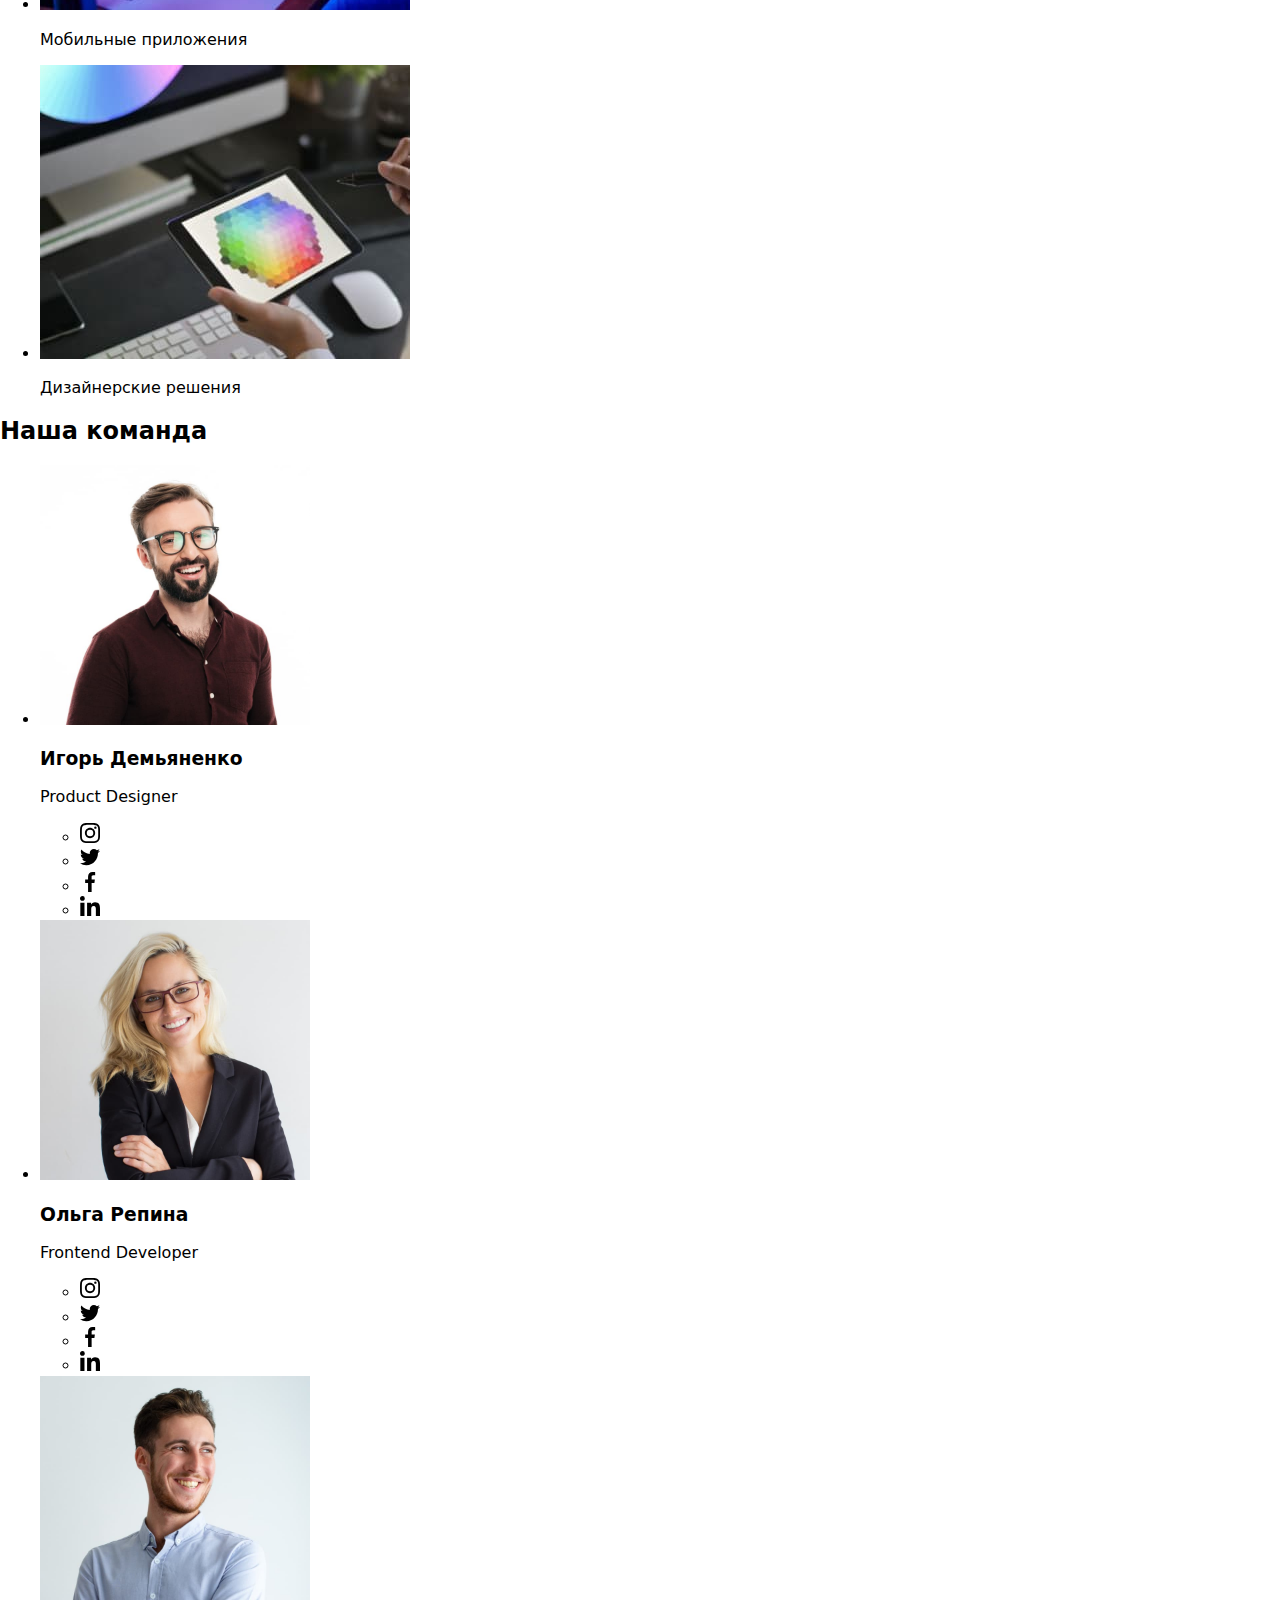
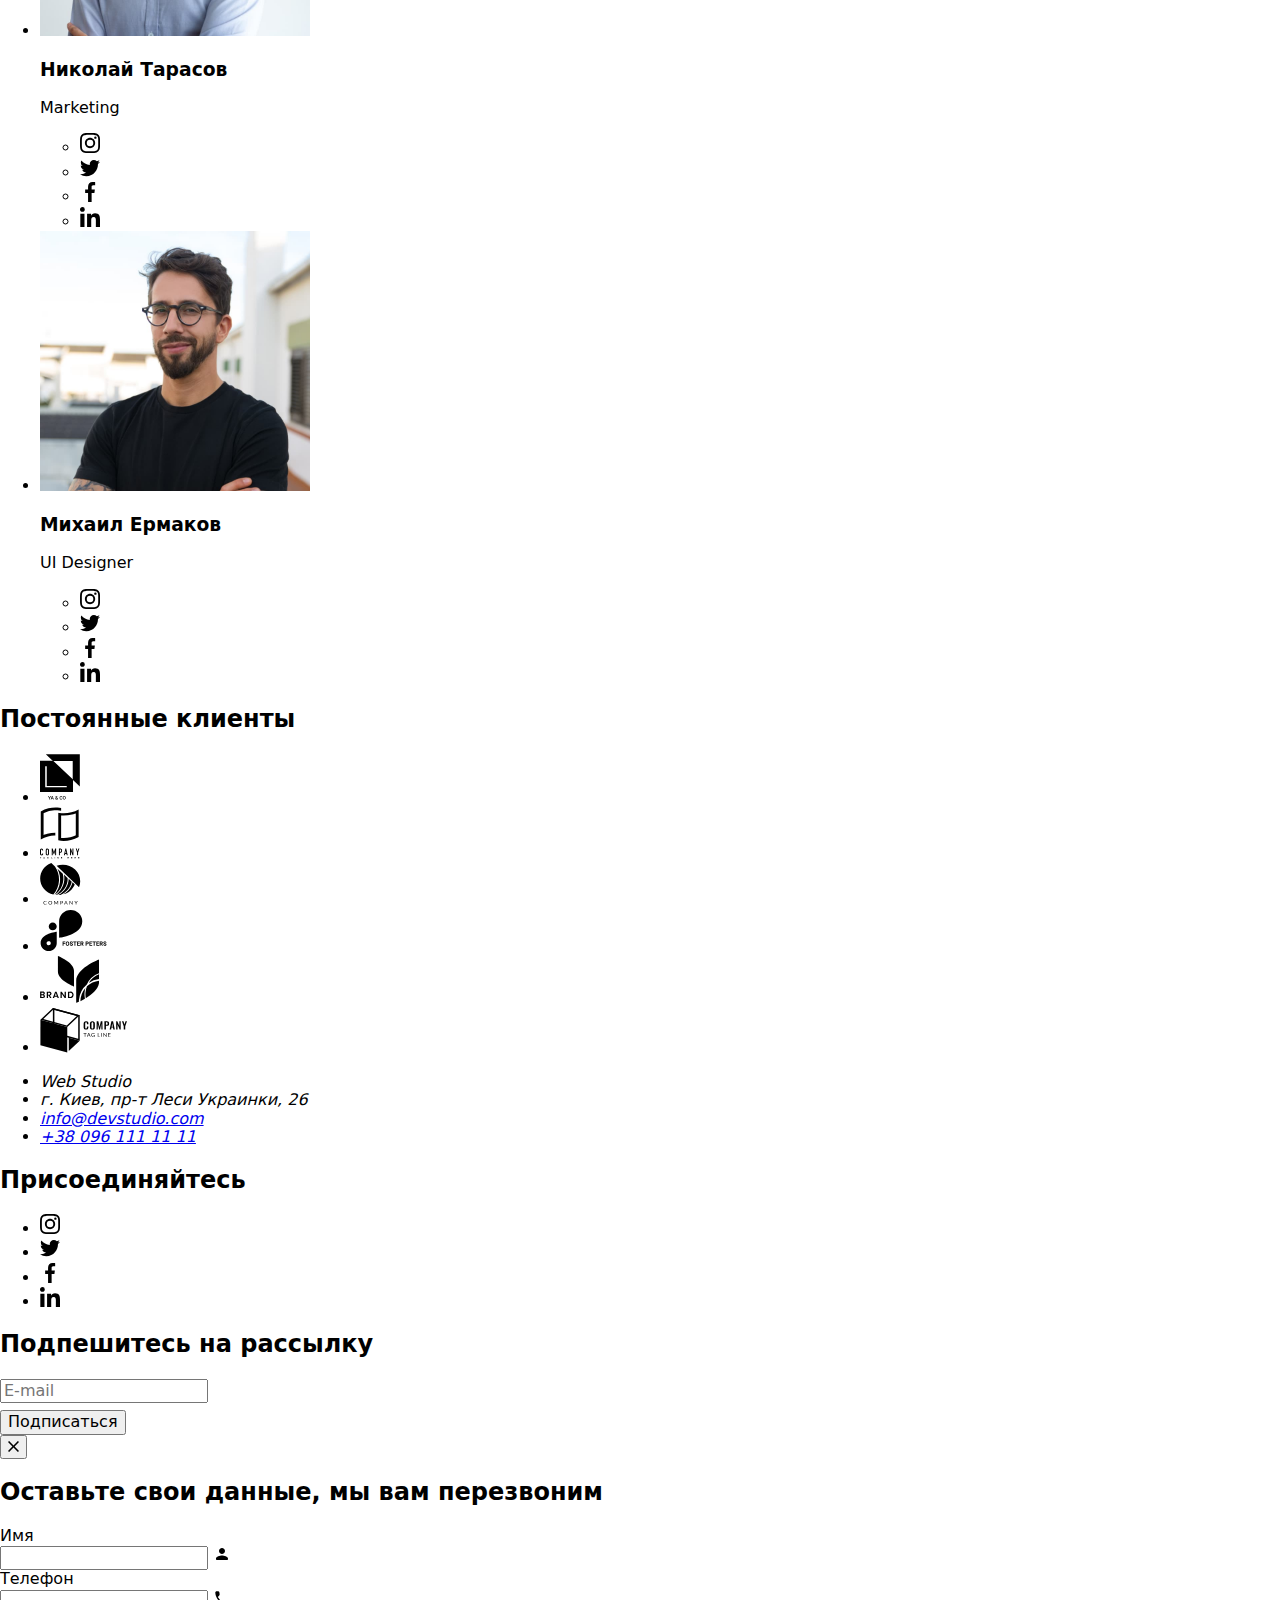
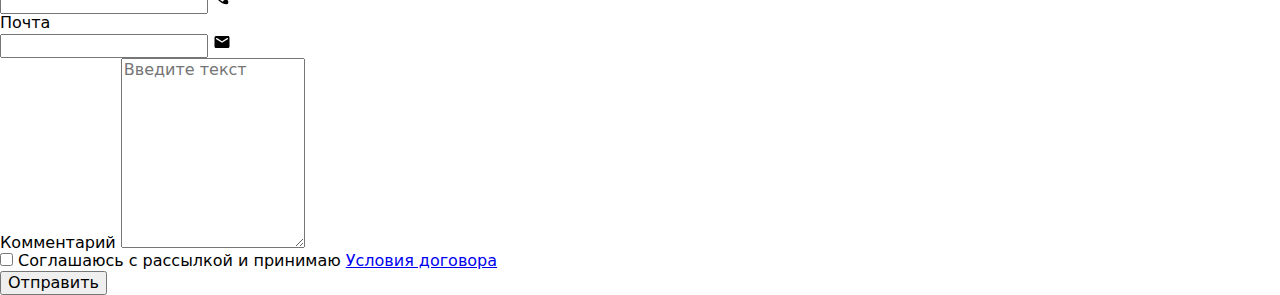
==== commit 0d340067: "SASS" ====
--- a/index.html
+++ b/index.html
@@ -6,8 +6,8 @@
     <meta http-equiv="X-UA-Compatible" content="IE=edge" />
     <link href="https://fonts.googleapis.com/css2?family=Raleway:wght@700&family=Roboto:wght@400;500;700;900&display=swap" rel="stylesheet">
     <link rel="stylesheet" href="https://cdnjs.cloudflare.com/ajax/libs/modern-normalize/0.7.0/modern-normalize.css" integrity="sha512-DtT776ctgL7xOCv2WAw4PGwSn0e34Y9Y4gxsN6WbW3j6/laeMhGgJ06fcvlkQZ4xa9gufTUBC4e694luxFGJbw==" crossorigin="anonymous" />
-    <link rel="stylesheet" href="./css/normalize.css" />
-    <link rel="stylesheet" href="./css/styles.css" />
+    <link rel="stylesheet" href="./css/normalize.min.css" />
+    <link rel="stylesheet" href="./css/main.min.css" />
     <title>Web Studio</title>
 </head>
 <body>
--- a/css/main.min.css
+++ b/css/main.min.css
@@ -0,0 +1,7 @@
+/*! modern-normalize v0.7.0 | MIT License | https://github.com/sindresorhus/modern-normalize */*,*::before,*::after{-webkit-box-sizing:border-box;box-sizing:border-box}:root{-moz-tab-size:4;-o-tab-size:4;tab-size:4}html{line-height:1.15;-webkit-text-size-adjust:100%}body{margin:0}body{font-family:system-ui,-apple-system,"Segoe UI",Roboto,Helvetica,Arial,sans-serif,"Apple Color Emoji","Segoe UI Emoji"}hr{height:0}abbr[title]{-webkit-text-decoration:underline dotted;text-decoration:underline dotted}b,strong{font-weight:bolder}code,kbd,samp,pre{font-family:ui-monospace,+ SFMono-Regular,+ Consolas,+ 'Liberation Mono',+ Menlo,+ monospace;font-size:1em}small{font-size:80%}sub,sup{font-size:75%;line-height:0;position:relative;vertical-align:baseline}sub{bottom:-0.25em}sup{top:-0.5em}button,input,optgroup,select,textarea{font-family:inherit;font-size:100%;line-height:1.15;margin:0}button,select{text-transform:none}button,[type='button'],[type='reset'],[type='submit']{-webkit-appearance:button}button::-moz-focus-inner,[type='button']::-moz-focus-inner,[type='reset']::-moz-focus-inner,[type='submit']::-moz-focus-inner{border-style:none;padding:0}button:-moz-focusring,[type='button']:-moz-focusring,[type='reset']:-moz-focusring,[type='submit']:-moz-focusring{outline:1px dotted ButtonText}legend{padding:0}progress{vertical-align:baseline}[type='number']::-webkit-inner-spin-button,[type='number']::-webkit-outer-spin-button{height:auto}[type='search']{-webkit-appearance:textfield;outline-offset:-2px}[type='search']::-webkit-search-decoration{-webkit-appearance:none}::-webkit-file-upload-button{-webkit-appearance:button;font:inherit}summary{display:list-item}
+/*# sourceMappingURL=main.min.css.map */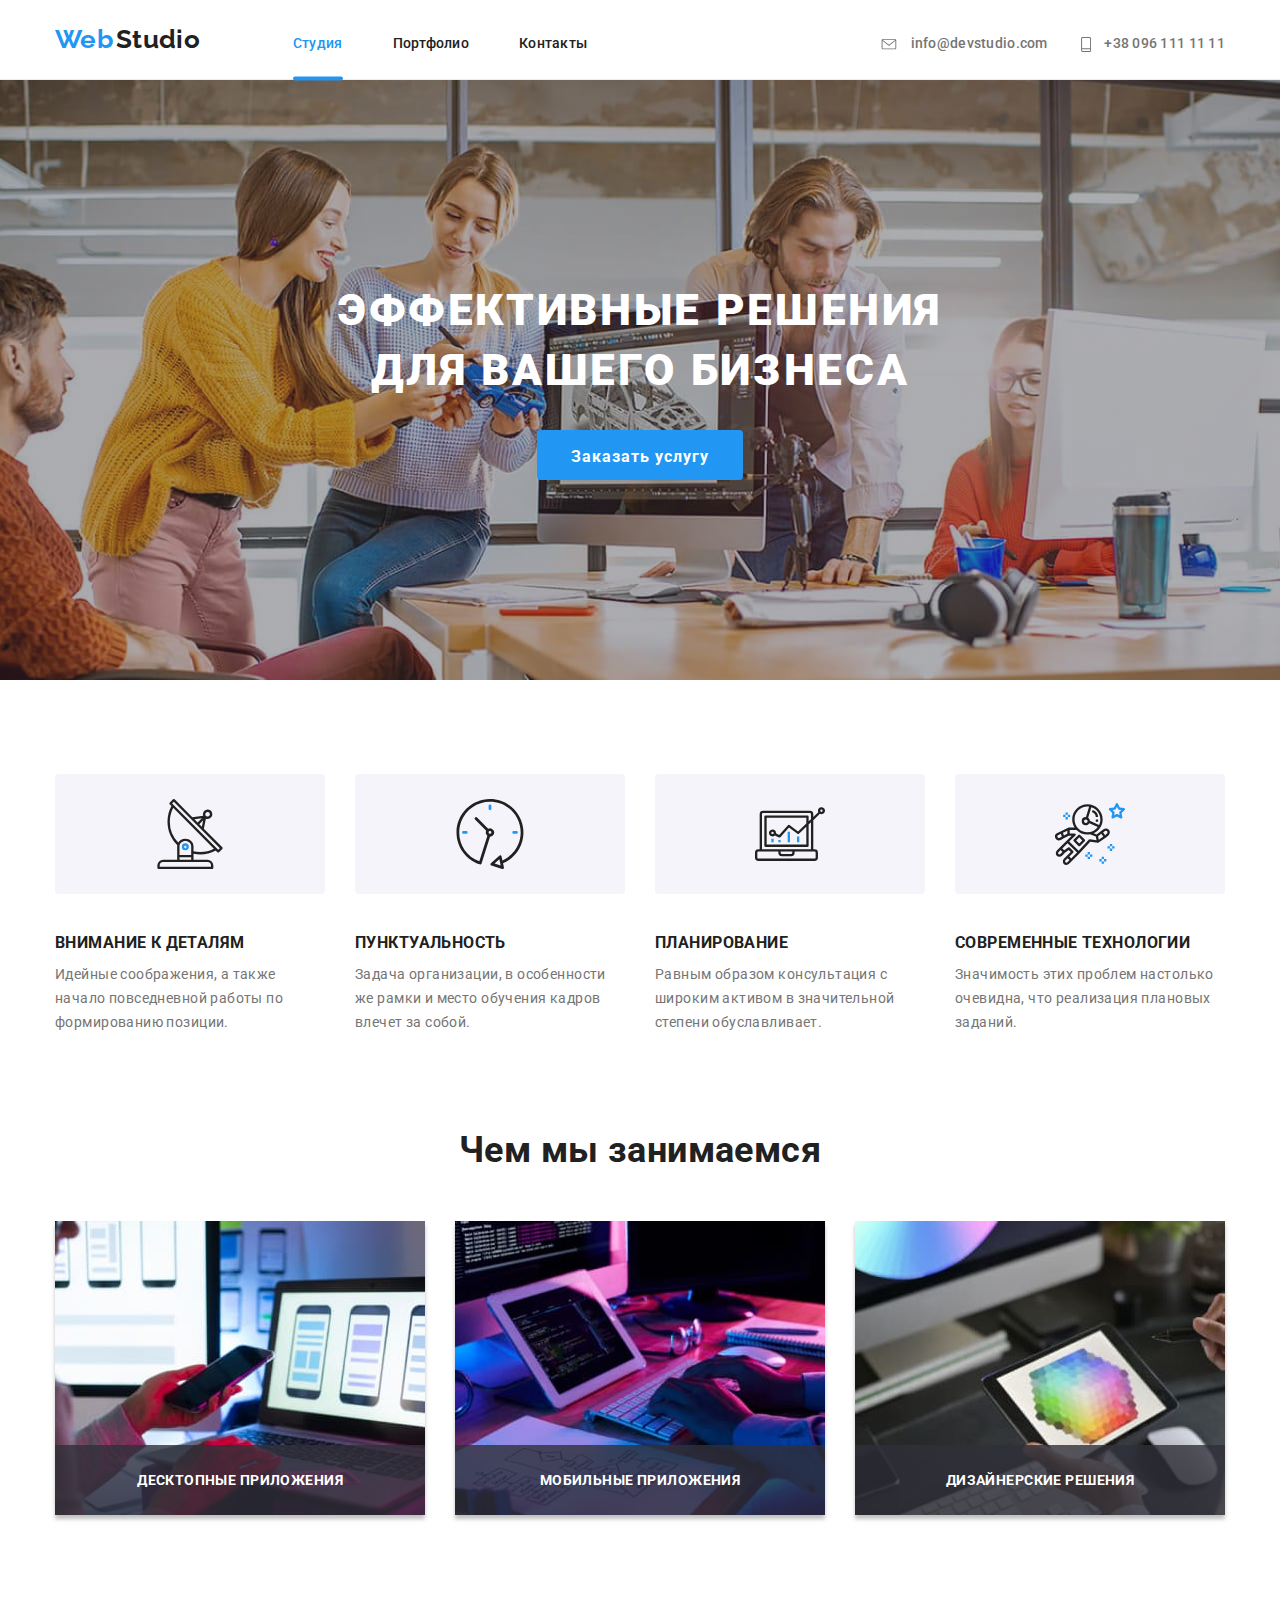
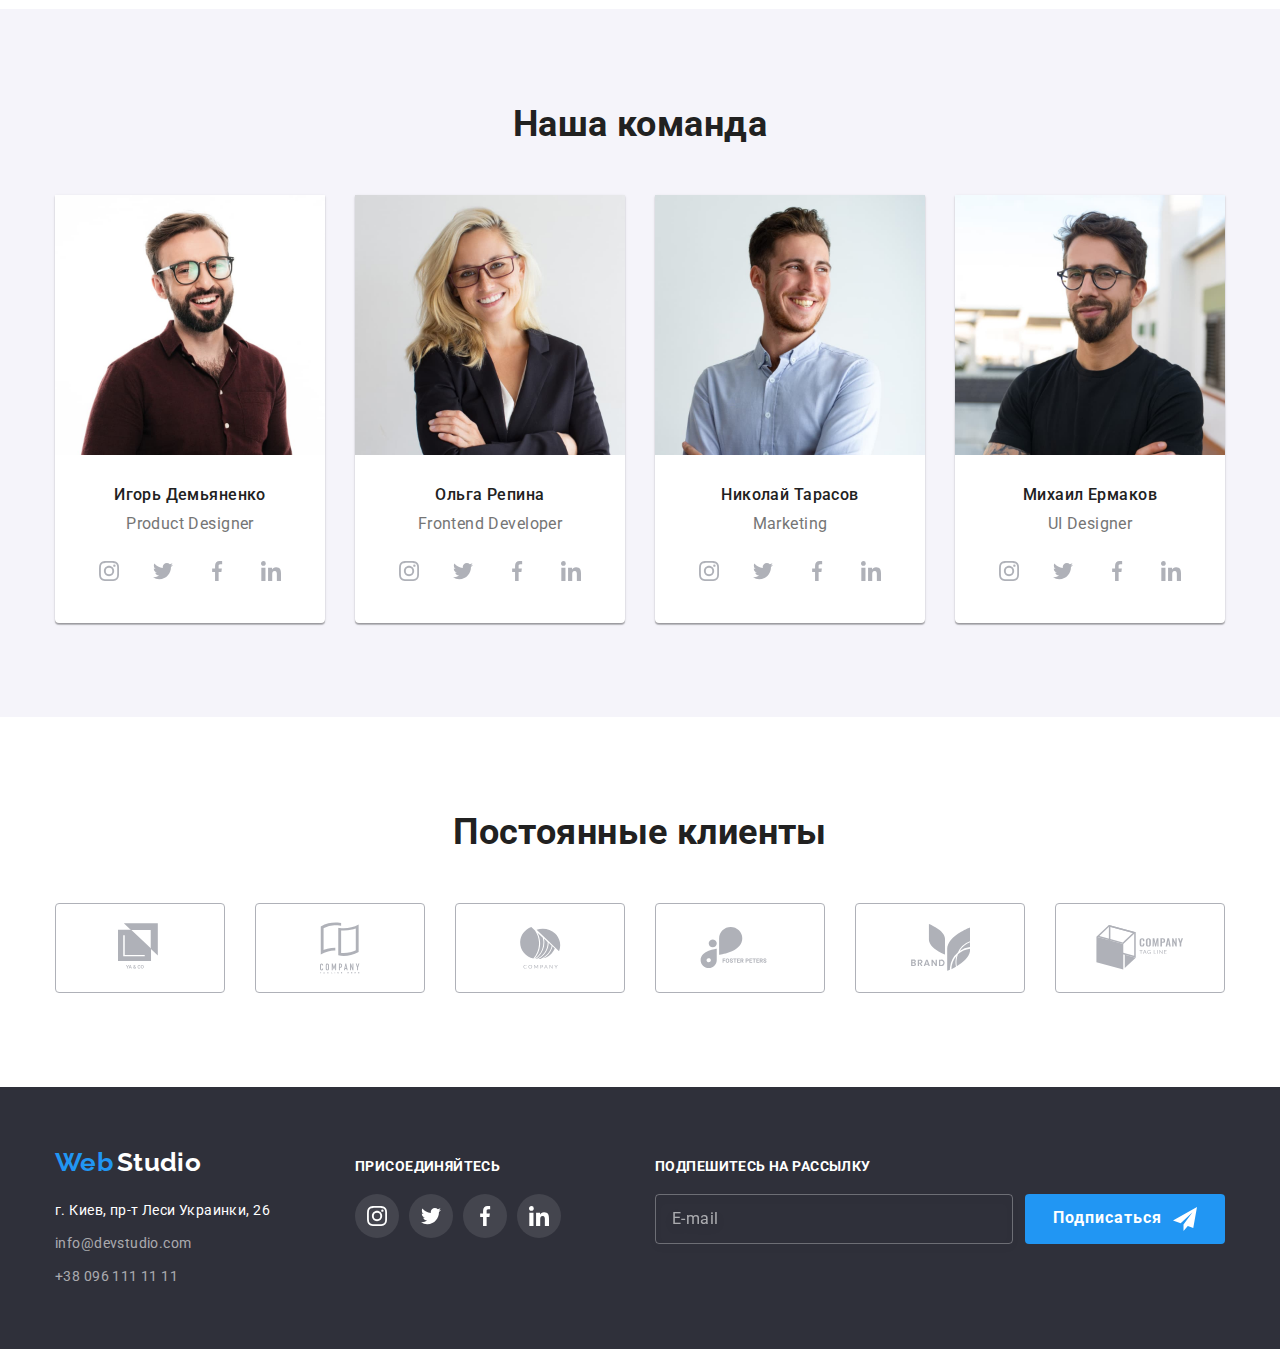
==== commit bc7a23c5: "Update SASS" ====
--- a/index.html
+++ b/index.html
@@ -6,7 +6,6 @@
     <meta http-equiv="X-UA-Compatible" content="IE=edge" />
     <link href="https://fonts.googleapis.com/css2?family=Raleway:wght@700&family=Roboto:wght@400;500;700;900&display=swap" rel="stylesheet">
     <link rel="stylesheet" href="https://cdnjs.cloudflare.com/ajax/libs/modern-normalize/0.7.0/modern-normalize.css" integrity="sha512-DtT776ctgL7xOCv2WAw4PGwSn0e34Y9Y4gxsN6WbW3j6/laeMhGgJ06fcvlkQZ4xa9gufTUBC4e694luxFGJbw==" crossorigin="anonymous" />
-    <link rel="stylesheet" href="./css/normalize.min.css" />
     <link rel="stylesheet" href="./css/main.min.css" />
     <title>Web Studio</title>
 </head>
@@ -122,7 +121,7 @@
                 <li class="team-item">
                     <img class="team-img" src="./images/igor.jpg" width="270" height="260" alt="Николай Кучеренко">
                     <h3 class="team-title">Игорь Демьяненко</h3>
-                    <p class="profession">Product Designer</p>
+                    <p class="team-profession">Product Designer</p>
                     <ul class="list social-link flexbox">
                         <li class="social-item">
                             <a class="social" href="https://instagram.com" aria-label="Instagram" target="_blank" rel="noopener noreferrer">
@@ -157,7 +156,7 @@
                 <li class="team-item">
                     <img class="team-img" src="./images/olga.jpg" width="270" height="260" alt="Ольга Иванова">
                     <h3 class="team-title">Ольга Репина</h3>
-                    <p class="profession">Frontend Developer</p>
+                    <p class="team-profession">Frontend Developer</p>
                     <ul class="list social-link flexbox">
                         <li class="social-item">
                             <a class="social" href="https://instagram.com" aria-label="Instagram" target="_blank" rel="noopener noreferrer">
@@ -192,7 +191,7 @@
                 <li class="team-item">
                     <img class="team-img" src="./images/mykola.jpg" width="270" height="260" alt="Андрей Шевченко">
                     <h3 class="team-title">Николай Тарасов</h3>
-                    <p class="profession">Marketing</p>
+                    <p class="team-profession">Marketing</p>
                     <ul class="list social-link flexbox">
                         <li class="social-item">
                             <a class="social" href="https://instagram.com" aria-label="Instagram" target="_blank" rel="noopener noreferrer">
@@ -227,7 +226,7 @@
                 <li class="team-item">
                     <img class="team-img" src="./images/myhailo.jpg" width="270" height="260" alt="Иван Николаев">
                     <h3 class="team-title">Михаил Ермаков</h3>
-                    <p class="profession">UI Designer</p>
+                    <p class="team-profession">UI Designer</p>
                     <ul class="list social-link flexbox">
                         <li class="social-item">
                             <a class="social" href="https://instagram.com" aria-label="Instagram" target="_blank" rel="noopener noreferrer">
--- a/css/main.min.css
+++ b/css/main.min.css
@@ -3,5 +3,5 @@
  Consolas,  'Liberation Mono',  Menlo,- monospace;font-size:1em}small{font-size:80%}sub,sup{font-size:75%;line-height:0;position:relative;vertical-align:baseline}sub{bottom:-0.25em}sup{top:-0.5em}button,input,optgroup,select,textarea{font-family:inherit;font-size:100%;line-height:1.15;margin:0}button,select{text-transform:none}button,[type='button'],[type='reset'],[type='submit']{-webkit-appearance:button}button::-moz-focus-inner,[type='button']::-moz-focus-inner,[type='reset']::-moz-focus-inner,[type='submit']::-moz-focus-inner{border-style:none;padding:0}button:-moz-focusring,[type='button']:-moz-focusring,[type='reset']:-moz-focusring,[type='submit']:-moz-focusring{outline:1px dotted ButtonText}legend{padding:0}progress{vertical-align:baseline}[type='number']::-webkit-inner-spin-button,[type='number']::-webkit-outer-spin-button{height:auto}[type='search']{-webkit-appearance:textfield;outline-offset:-2px}[type='search']::-webkit-search-decoration{-webkit-appearance:none}::-webkit-file-upload-button{-webkit-appearance:button;font:inherit}summary{display:list-item}
+ monospace;font-size:1em}small{font-size:80%}sub,sup{font-size:75%;line-height:0;position:relative;vertical-align:baseline}sub{bottom:-0.25em}sup{top:-0.5em}button,input,optgroup,select,textarea{font-family:inherit;font-size:100%;line-height:1.15;margin:0}button,select{text-transform:none}button,[type='button'],[type='reset'],[type='submit']{-webkit-appearance:button}button::-moz-focus-inner,[type='button']::-moz-focus-inner,[type='reset']::-moz-focus-inner,[type='submit']::-moz-focus-inner{border-style:none;padding:0}button:-moz-focusring,[type='button']:-moz-focusring,[type='reset']:-moz-focusring,[type='submit']:-moz-focusring{outline:1px dotted ButtonText}legend{padding:0}progress{vertical-align:baseline}[type='number']::-webkit-inner-spin-button,[type='number']::-webkit-outer-spin-button{height:auto}[type='search']{-webkit-appearance:textfield;outline-offset:-2px}[type='search']::-webkit-search-decoration{-webkit-appearance:none}::-webkit-file-upload-button{-webkit-appearance:button;font:inherit}summary{display:list-item}.visually-hidden{position:absolute !important;clip:rect(1px 1px 1px 1px);clip:rect(1px, 1px, 1px, 1px);padding:0 !important;border:0 !important;height:1px !important;width:1px !important;overflow:hidden}body{font-family:Roboto, sans-serif;background-color:#fff;color:#212121;font-size:14px;line-height:1.714;letter-spacing:0.03em}img{display:block;max-width:100%;height:auto}.container{width:1200px;margin-left:auto;margin-right:auto;padding-left:15px;padding-right:15px}.flexbox{display:-webkit-box;display:-ms-flexbox;display:flex;-webkit-box-pack:end;-ms-flex-pack:end;justify-content:flex-end;-webkit-box-align:baseline;-ms-flex-align:baseline;align-items:baseline}.section{padding-top:94px;padding-bottom:94px}.list{list-style:none;margin:0;padding:0}.section-title{font-weight:700;font-size:36px;line-height:1.167;margin:0 0 50px;text-align:center}.logo-web,.logo-studio,.logo-white{color:#2196F3;font-family:Raleway, sans-serif;font-weight:700;font-size:26px;line-height:1.19}.logo-studio{color:#212121}.logo-footer{margin:0;margin-bottom:20px}.logo-white{color:#fff;padding:0}.menu-link.current{color:#2196F3}.navigation{display:-webkit-box;display:-ms-flexbox;display:flex;-webkit-box-align:baseline;-ms-flex-align:baseline;align-items:baseline;margin-right:auto}.current::after{display:block;content:"";position:absolute;left:0;-webkit-transform:translateY(20.5px);transform:translateY(20.5px);width:100%;height:4px;background-color:#2196F3;border-radius:2px}.menu-list{display:-webkit-box;display:-ms-flexbox;display:flex;margin-left:93px}.menu-item{display:block;position:relative}.menu-item:not(:last-child){margin-right:50px}.contacts{vertical-align:middle;text-align:center}.contacts-icon{margin-right:10px;fill:#757575;vertical-align:middle;-webkit-transition:fill 250ms cubic-bezier(0.4, 0, 0.2, 1);transition:fill 250ms cubic-bezier(0.4, 0, 0.2, 1)}.mail-link,.phone-link{font-weight:500;font-size:14px;line-height:1.143;letter-spacing:0.02em;text-decoration:none;color:#212121;margin:0;color:#757575;-webkit-transition:color 250ms cubic-bezier(0.4, 0, 0.2, 1);transition:color 250ms cubic-bezier(0.4, 0, 0.2, 1)}.mail-link:hover,.mail-link:focus,.phone-link:hover,.phone-link:focus{color:#2196F3}.mail-link:hover .contacts-icon,.mail-link:focus .contacts-icon,.phone-link:hover .contacts-icon,.phone-link:focus .contacts-icon{fill:#2196F3}.menu-link{font-weight:500;font-size:14px;line-height:1.143;letter-spacing:0.02em;text-decoration:none;color:#212121;margin:0;-webkit-transition:color 250ms cubic-bezier(0.4, 0, 0.2, 1);transition:color 250ms cubic-bezier(0.4, 0, 0.2, 1)}.menu-link:hover,.menu-link:focus{color:#2196F3}.mail-link{margin-right:30px}.btn{min-width:200px;height:50px;border-radius:4px;font-weight:700;font-size:16px;line-height:1.875;letter-spacing:0.06em;color:#fff;background-color:#2196F3;padding:10px 32px;margin:0;border-color:transparent}.btn-subscription{display:-webkit-box;display:-ms-flexbox;display:flex;-webkit-box-align:center;-ms-flex-align:center;align-items:center;background:#2196F3;border-radius:4px;text-align:center;letter-spacing:0.06em;color:#fff;border:transparent;margin-left:12px;font-family:Roboto;font-weight:700;font-size:16px;padding:10px 28px;height:50px;min-width:200px}.btn-text{margin-right:10px}.btn-box{position:relative;margin:0;padding:0}.btn-portfolio{text-align:center;padding-bottom:16px;margin-bottom:34px}.project-btn{font-weight:500;font-size:16px;line-height:1.625;color:#212121;padding:6px 22px;border:none;border-radius:4px;-webkit-transition:color 250ms cubic-bezier(0.4, 0, 0.2, 1),background-color 250ms cubic-bezier(0.4, 0, 0.2, 1),-webkit-box-shadow 250ms cubic-bezier(0.4, 0, 0.2, 1);transition:color 250ms cubic-bezier(0.4, 0, 0.2, 1),background-color 250ms cubic-bezier(0.4, 0, 0.2, 1),-webkit-box-shadow 250ms cubic-bezier(0.4, 0, 0.2, 1);transition:color 250ms cubic-bezier(0.4, 0, 0.2, 1),background-color 250ms cubic-bezier(0.4, 0, 0.2, 1),box-shadow 250ms cubic-bezier(0.4, 0, 0.2, 1);transition:color 250ms cubic-bezier(0.4, 0, 0.2, 1),background-color 250ms cubic-bezier(0.4, 0, 0.2, 1),box-shadow 250ms cubic-bezier(0.4, 0, 0.2, 1),-webkit-box-shadow 250ms cubic-bezier(0.4, 0, 0.2, 1)}.project-btn:not(:last-child){margin-right:8px}.project-btn:hover,.project-btn:focus{color:#fff;background-color:#2196F3;-webkit-box-shadow:0px 4px 4px rgba(0,0,0,0.25);box-shadow:0px 4px 4px rgba(0,0,0,0.25)}.btn-close{position:absolute;display:block;padding:6px;border:1px solid rgba(0,0,0,0.1);top:8px;right:8px;border-radius:50px;background-color:#FFFFFF;width:30px;height:30px;-webkit-transition:fill 250ms cubic-bezier(0.4, 0, 0.2, 1);transition:fill 250ms cubic-bezier(0.4, 0, 0.2, 1);display:-webkit-box;display:-ms-flexbox;display:flex;-webkit-box-align:center;-ms-flex-align:center;align-items:center;-webkit-box-pack:center;-ms-flex-pack:center;justify-content:center}.btn-close:hover,.btn-close:focus{fill:#2196F3}.btn-position{width:100%;display:-webkit-box;display:-ms-flexbox;display:flex;-webkit-box-pack:center;-ms-flex-pack:center;justify-content:center}.btn-submit{display:block;margin-bottom:40px;min-width:200px;height:50px;border:transparent;border-radius:4px;background-color:#2196F3;-webkit-box-align:center;-ms-flex-align:center;align-items:center;text-align:center;letter-spacing:0.06em;font-family:Roboto;font-weight:700;font-size:16px;color:#fff;-webkit-transition:-webkit-box-shadow 250ms cubic-bezier(0.4, 0, 0.2, 1);transition:-webkit-box-shadow 250ms cubic-bezier(0.4, 0, 0.2, 1);transition:box-shadow 250ms cubic-bezier(0.4, 0, 0.2, 1);transition:box-shadow 250ms cubic-bezier(0.4, 0, 0.2, 1), -webkit-box-shadow 250ms cubic-bezier(0.4, 0, 0.2, 1)}.btn-submit:hover,.btn-submit:focus{-webkit-box-shadow:0px 4px 4px rgba(0,0,0,0.15);box-shadow:0px 4px 4px rgba(0,0,0,0.15)}.social-link{display:-webkit-box;display:-ms-flexbox;display:flex;-webkit-box-pack:center;-ms-flex-pack:center;justify-content:center}.social-item{width:calc((100% - 10px * 3) / 4);margin-bottom:30px}.social-item:nth-child(4n){margin-right:0}.social-item:not(:last-child){margin-right:10px}.social-item,.social{height:44px;width:44px;display:-webkit-box;display:-ms-flexbox;display:flex;-webkit-box-align:center;-ms-flex-align:center;align-items:center;-webkit-box-pack:center;-ms-flex-pack:center;justify-content:center}.social{background-color:#fff;border-radius:50px;-webkit-transition:background-color 250ms cubic-bezier(0.4, 0, 0.2, 1);transition:background-color 250ms cubic-bezier(0.4, 0, 0.2, 1)}.social:hover,.social:focus-within{background-color:#2196F3}.social:hover .social-icon,.social:focus-within .social-icon{fill:#fff}.social-icon{display:block;fill:#AFB1B8;-webkit-transition:fill 250ms cubic-bezier(0.4, 0, 0.2, 1);transition:fill 250ms cubic-bezier(0.4, 0, 0.2, 1)}.social-footer-link,.social-footer-item{height:44px;width:44px;border-radius:50px;display:-webkit-box;display:-ms-flexbox;display:flex;-webkit-box-align:center;-ms-flex-align:center;align-items:center;-webkit-box-pack:center;-ms-flex-pack:center;justify-content:center}.social-footer-link:not(:last-child),.social-footer-item:not(:last-child){margin-right:10px}.social-footer-item{background-color:rgba(255,255,255,0.1);-webkit-transition:background-color 250ms cubic-bezier(0.4, 0, 0.2, 1);transition:background-color 250ms cubic-bezier(0.4, 0, 0.2, 1)}.social-footer-item:hover,.social-footer-item:focus-within{background-color:#2196F3}.social-footer{display:-webkit-box;display:-ms-flexbox;display:flex;-webkit-box-pack:start;-ms-flex-pack:start;justify-content:flex-start}.address{font-style:normal}.addr{font-weight:400;color:#fff;margin:0}.contacts-footer{font-weight:400;font-size:14px;text-decoration:none;color:rgba(255,255,255,0.6);-webkit-transition:color 250ms cubic-bezier(0.4, 0, 0.2, 1);transition:color 250ms cubic-bezier(0.4, 0, 0.2, 1)}.contacts-footer:hover,.contacts-footer:focus{color:#2196F3}.addr-footer{display:block;margin:0;padding:0}.addr-footer:not(:last-child){margin-bottom:9px}.backdrop{position:fixed;top:0;left:0;width:100%;height:100%;background-color:rgba(0,0,0,0.2);-webkit-transition:opacity 250ms cubic-bezier(0.4, 0, 0.2, 1);transition:opacity 250ms cubic-bezier(0.4, 0, 0.2, 1)}.backdrop.is-hidden{visibility:hidden;opacity:0;pointer-events:none}.backdrop.is-hidden .modal{-webkit-transform:translate(-50%, -50%) scale(0.8);transform:translate(-50%, -50%) scale(0.8)}.modal{display:-webkit-box;display:-ms-flexbox;display:flex;-webkit-box-pack:end;-ms-flex-pack:end;justify-content:flex-end;position:absolute;top:50%;left:50%;-webkit-transform:translate(-50%, -50%) scale(1);transform:translate(-50%, -50%) scale(1);min-width:528px;min-height:581px;background-color:#fff;border-radius:4px;-webkit-transition:-webkit-transform 250ms cubic-bezier(0.4, 0, 0.2, 1);transition:-webkit-transform 250ms cubic-bezier(0.4, 0, 0.2, 1);transition:transform 250ms cubic-bezier(0.4, 0, 0.2, 1);transition:transform 250ms cubic-bezier(0.4, 0, 0.2, 1), -webkit-transform 250ms cubic-bezier(0.4, 0, 0.2, 1)}.icon-close{display:block}.form-box{display:inline-block;margin-left:28px;margin-right:52px}.title-modal{margin-top:35px;margin-bottom:12px;font-family:Roboto;font-style:normal;font-weight:700;font-size:20px;text-align:center;letter-spacing:0.03em;color:#212121}.form{width:100%;padding:0;margin:0 0 30px}.form-label{font-family:Roboto;font-weight:400;font-size:12px;letter-spacing:0.01em;color:#757575;margin:0}.form-field{margin:0}.form-input{width:100%;border:1px solid rgba(33,33,33,0.2);border-radius:4px;height:40px;margin-bottom:10px;padding-left:42px;font-size:12px;color:#000000;outline-color:#2196F3;-webkit-transition:outline-color 250ms cubic-bezier(0.4, 0, 0.2, 1);transition:outline-color 250ms cubic-bezier(0.4, 0, 0.2, 1)}.form-input:focus{outline-color:#2196F3}.form-input-box{position:relative;margin:0;padding:0}.form-input-box:focus-within{outline-color:#2196F3}.form-input-box:focus-within .icon-form{fill:#2196F3}.form-textarea{resize:none;width:100%;border:1px solid rgba(33,33,33,0.2);border-radius:4px;height:120px;padding:12px 16px;font-size:12px;color:#000000;margin-bottom:10px;outline-color:#2196F3;-webkit-transition:outline-color 250ms cubic-bezier(0.4, 0, 0.2, 1);transition:outline-color 250ms cubic-bezier(0.4, 0, 0.2, 1)}.form-textarea::-webkit-input-placeholder{font-family:Roboto;font-weight:400;font-size:12px;letter-spacing:0.01em;color:rgba(117,117,117,0.5)}.form-textarea:-ms-input-placeholder{font-family:Roboto;font-weight:400;font-size:12px;letter-spacing:0.01em;color:rgba(117,117,117,0.5)}.form-textarea::-ms-input-placeholder{font-family:Roboto;font-weight:400;font-size:12px;letter-spacing:0.01em;color:rgba(117,117,117,0.5)}.form-textarea::placeholder{font-family:Roboto;font-weight:400;font-size:12px;letter-spacing:0.01em;color:rgba(117,117,117,0.5)}.form-textarea:focus-within{outline-color:#2196F3}.icon-form{position:absolute;top:50%;left:12px;-webkit-transform:translateY(-80%);transform:translateY(-80%);-webkit-transition:fill 250ms cubic-bezier(0.4, 0, 0.2, 1);transition:fill 250ms cubic-bezier(0.4, 0, 0.2, 1)}.form-checkbox{position:absolute !important;clip:rect(1px 1px 1px 1px);clip:rect(1px, 1px, 1px, 1px);padding:0 !important;border:0 !important;height:1px !important;width:1px !important;overflow:hidden}.form-checkbox:checked+.icon-check{border-color:transparent;background-color:#2196F3;background-image:url("../images/icons/icon-check.svg");border-color:#2196F3;background-size:contain;background-origin:border-box}.icon-check{display:inline-block;width:15px;height:15px;border:2px solid #212121;border-radius:4px;margin-right:7px;-webkit-transition:background-color 250ms cubic-bezier(0.4, 0, 0.2, 1),border-color 250ms cubic-bezier(0.4, 0, 0.2, 1);transition:background-color 250ms cubic-bezier(0.4, 0, 0.2, 1),border-color 250ms cubic-bezier(0.4, 0, 0.2, 1)}.contract-label{display:-webkit-box;display:-ms-flexbox;display:flex;-webkit-box-align:center;-ms-flex-align:center;align-items:center;margin-left:7px;font-family:Roboto;font-weight:400;font-size:14px;letter-spacing:0.03em;color:#757575}.contract-accent{color:#2196F3}.page-header{border-bottom:1px solid #ECECEC;height:80px;padding:24px 0 24px}.header-box{display:-webkit-box;display:-ms-flexbox;display:flex;-webkit-box-align:baseline;-ms-flex-align:baseline;align-items:baseline}.hero{max-width:1600px;height:600px;margin-left:auto;margin-right:auto;background-image:-webkit-gradient(linear, left top, right top, from(rgba(47,48,58,0.4)), to(rgba(47,48,58,0.4))),url(../images/hero/hero.jpg);background-image:linear-gradient(to right, rgba(47,48,58,0.4), rgba(47,48,58,0.4)),url(../images/hero/hero.jpg);background-repeat:no-repeat;background-position:center;background-size:cover;background-color:rgba(47,48,58,0.4);text-align:center}.page-title{display:inline-block;width:696px;min-height:120;font-weight:900;font-size:44px;line-height:1.364;letter-spacing:0.06em;color:#fff;text-transform:uppercase;margin:200px 0 30px}.features{padding-top:94px}.features-title{font-weight:700;line-height:1.143;text-transform:uppercase;margin:0;padding:10px 0;width:270px}.features-link{display:-webkit-box;display:-ms-flexbox;display:flex;-webkit-box-align:center;-ms-flex-align:center;align-items:center;margin-left:auto}.features-item{width:calc((100% - 30px * 3) / 4);margin-right:30px}.features-item:nth-child(4n){margin-right:0}.features-bg{display:-webkit-box;display:-ms-flexbox;display:flex;-webkit-box-align:center;-ms-flex-align:center;align-items:center;-webkit-box-pack:center;-ms-flex-pack:center;justify-content:center;width:270px;height:120px;background-size:contain;background-repeat:no-repeat;background-position:center;background-color:#F5F4FA;margin-bottom:30px;border-radius:4px}.features-icon{display:block}.features-description{font-weight:400;color:#757575;margin:0}.work-title{font-weight:700;line-height:1.142;color:#fff;text-transform:uppercase;background-color:rgba(47,48,58,0.8);display:inline-block}.work-link .flexbox{display:-webkit-box;display:-ms-flexbox;display:flex;-webkit-box-pack:justify;-ms-flex-pack:justify;justify-content:space-between}.work-item{width:calc((100% - 30px * 2) / 3);margin-right:30px;position:relative}.work-item:nth-child(3n){margin-right:0}.work-item .work-img{display:block;background-color:#C4C4C4;-webkit-box-shadow:0px 4px 4px rgba(0,0,0,0.25);box-shadow:0px 4px 4px rgba(0,0,0,0.25)}.work-title{position:absolute;bottom:0;left:0;width:100%;margin:0;text-align:center;padding:27px 0}.our-team{background-color:#F5F4FA}.team-item{width:calc((100% - 30px * 3) / 4);margin-right:30px;background-color:#fff;-webkit-box-shadow:0px 1px 3px rgba(0,0,0,0.12),0px 1px 1px rgba(0,0,0,0.14),0px 2px 1px rgba(0,0,0,0.2);box-shadow:0px 1px 3px rgba(0,0,0,0.12),0px 1px 1px rgba(0,0,0,0.14),0px 2px 1px rgba(0,0,0,0.2);border-radius:0px 0px 4px 4px}.team-item:nth-child(4n){margin-right:0}.team-title{font-weight:500;font-size:16px;line-height:1.1875;margin:0 0 10px;text-align:center}.team-img{display:block;margin:0 0 30px;width:100%}.team-profession{font-weight:400;font-size:16px;line-height:1.1875;color:#757575;margin:0 0 16px;text-align:center}.clients-link{display:-webkit-box;display:-ms-flexbox;display:flex;-webkit-box-pack:justify;-ms-flex-pack:justify;justify-content:space-between;text-align:center}.clients-item{width:calc((100% - 10px * 5) / 6)}.clients-item:nth-child(6n){margin-right:0}.clients-item,.clients{-webkit-box-sizing:border-box;box-sizing:border-box;border-radius:4px;width:170px;height:90px;text-align:center;display:-webkit-box;display:-ms-flexbox;display:flex;-webkit-box-align:center;-ms-flex-align:center;align-items:center;-webkit-box-pack:center;-ms-flex-pack:center;justify-content:center}.clients{border:1px solid #AFB1B8;-webkit-transition:border-color 250ms cubic-bezier(0.4, 0, 0.2, 1);transition:border-color 250ms cubic-bezier(0.4, 0, 0.2, 1)}.clients:hover,.clients:focus-within{border-color:#2196F3}.clients:hover .clients-icon,.clients:focus-within .clients-icon{fill:#2196F3}.clients-icon{fill:#AFB1B8;display:block;-webkit-transition:fill 250ms cubic-bezier(0.4, 0, 0.2, 1);transition:fill 250ms cubic-bezier(0.4, 0, 0.2, 1)}.footer{background-color:#2F303A;padding:60px 0 60px}.footer-box{display:-webkit-box;display:-ms-flexbox;display:flex;-webkit-box-align:baseline;-ms-flex-align:baseline;align-items:baseline;-webkit-box-pack:start;-ms-flex-pack:start;justify-content:flex-start}.footer-box-item{width:calc((100% - 30px) / 2);margin:0}.footer-box-item:nth-child(2){margin-left:30px}.footer-box-item.footer-flexbox{display:-webkit-box;display:-ms-flexbox;display:flex;-webkit-box-pack:justify;-ms-flex-pack:justify;justify-content:space-between;-webkit-box-align:baseline;-ms-flex-align:baseline;align-items:baseline}.footer-box-list{width:calc((100% - 30px) / 2)}.footer-box-list .footer-flexbox{display:-webkit-box;display:-ms-flexbox;display:flex;-ms-flex-line-pack:start;align-content:flex-start}.footer-icon{fill:#fff;display:block}.footer-title{font-weight:700;line-height:1.143;color:#fff;text-transform:uppercase;font-size:14px;margin:0;margin-bottom:20px}.footer-form-box{display:-webkit-box;display:-ms-flexbox;display:flex}.subscription-field{background:transparent;border:1px solid rgba(255,255,255,0.3);-webkit-box-sizing:border-box;box-sizing:border-box;-webkit-filter:drop-shadow(0px 4px 4px rgba(0,0,0,0.15));filter:drop-shadow(0px 4px 4px rgba(0,0,0,0.15));border-radius:4px;height:50px;min-width:358px;padding-left:16px;color:rgba(255,255,255,0.6)}.subscription-field::-webkit-input-placeholder{-webkit-box-align:center;align-items:center;letter-spacing:0.03em;color:rgba(255,255,255,0.6);line-height:20px;font-weight:400;font-size:16px}.subscription-field:-ms-input-placeholder{-ms-flex-align:center;align-items:center;letter-spacing:0.03em;color:rgba(255,255,255,0.6);line-height:20px;font-weight:400;font-size:16px}.subscription-field::-ms-input-placeholder{-ms-flex-align:center;align-items:center;letter-spacing:0.03em;color:rgba(255,255,255,0.6);line-height:20px;font-weight:400;font-size:16px}.subscription-field::placeholder{-webkit-box-align:center;-ms-flex-align:center;align-items:center;letter-spacing:0.03em;color:rgba(255,255,255,0.6);line-height:20px;font-weight:400;font-size:16px}.icon-send{position:absolute;top:13px;right:28px}
 /*# sourceMappingURL=main.min.css.map */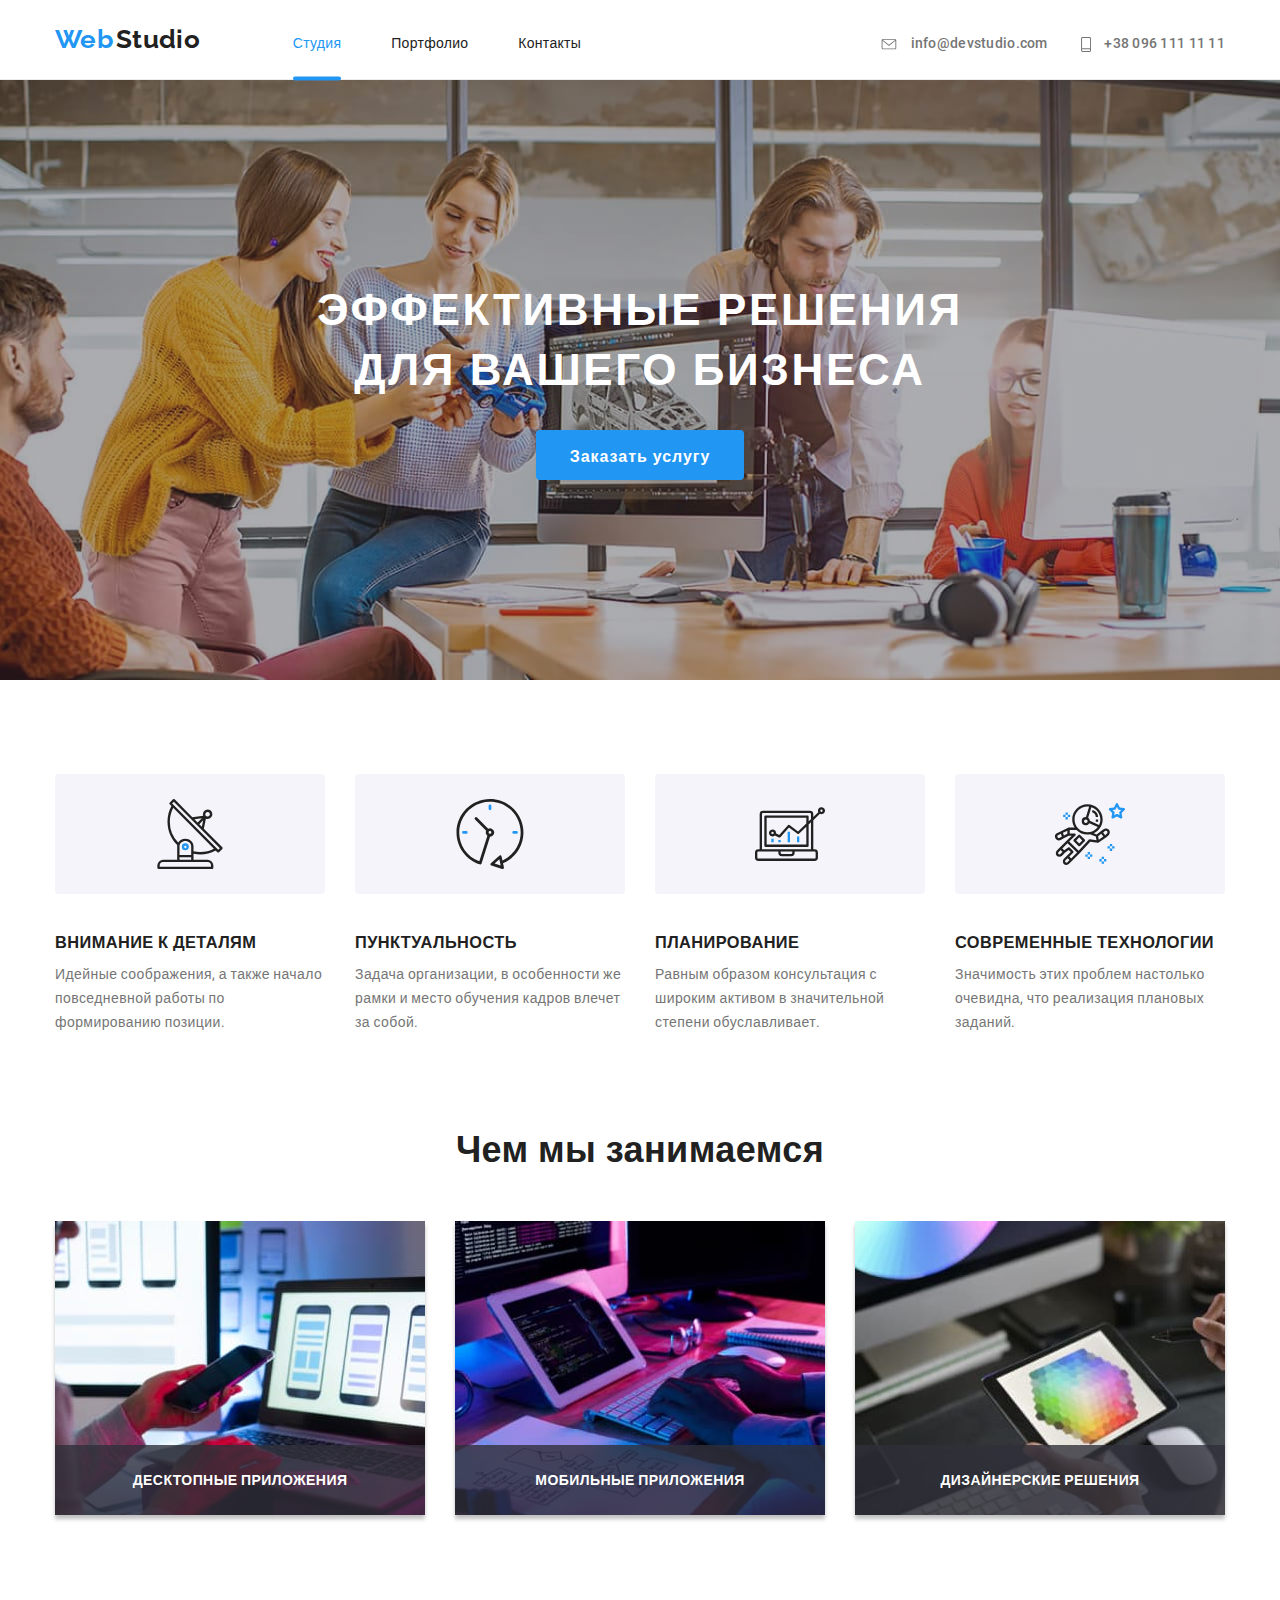
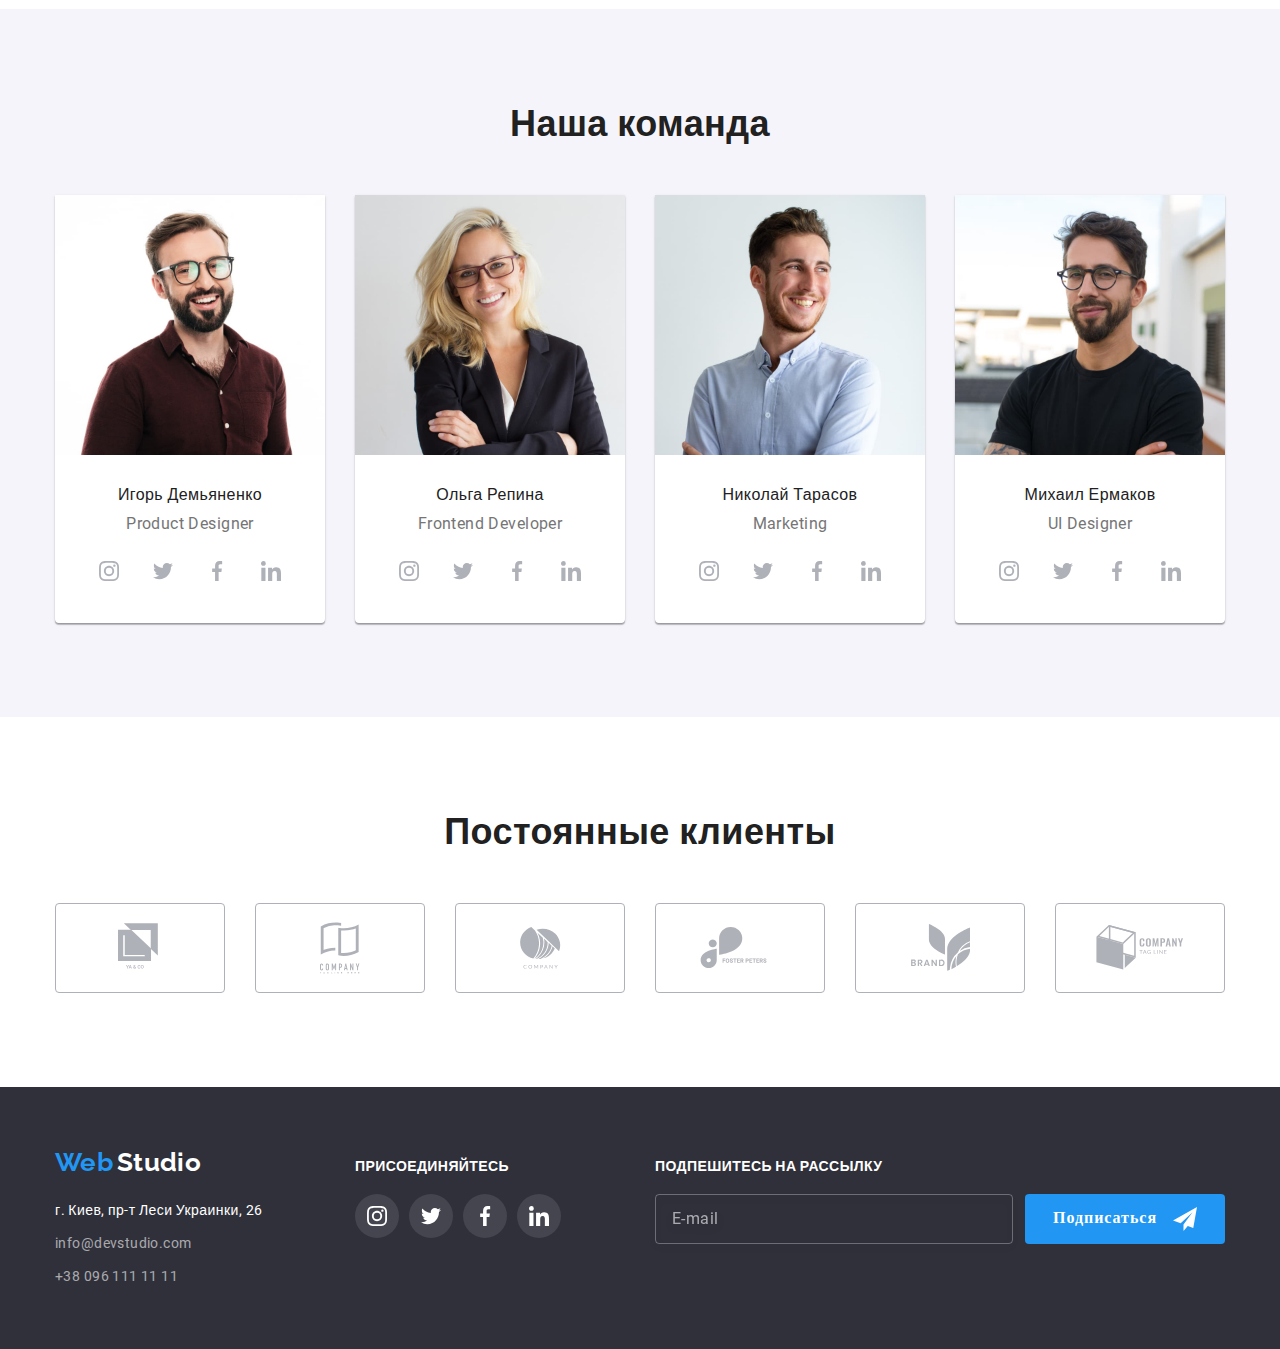
==== commit b731fce3: "update font" ====
--- a/index.html
+++ b/index.html
@@ -4,7 +4,7 @@
     <meta charset="UTF-8">
     <meta name="viewport" content="width=device-width, initial-scale=1.0">
     <meta http-equiv="X-UA-Compatible" content="IE=edge" />
-    <link href="https://fonts.googleapis.com/css2?family=Raleway:wght@700&family=Roboto:wght@400;500;700;900&display=swap" rel="stylesheet">
+    <!--<link href="https://fonts.googleapis.com/css2?family=Raleway:wght@700&family=Roboto:wght@400;500;700;900&display=swap" rel="stylesheet">-->
     <link rel="stylesheet" href="https://cdnjs.cloudflare.com/ajax/libs/modern-normalize/0.7.0/modern-normalize.css" integrity="sha512-DtT776ctgL7xOCv2WAw4PGwSn0e34Y9Y4gxsN6WbW3j6/laeMhGgJ06fcvlkQZ4xa9gufTUBC4e694luxFGJbw==" crossorigin="anonymous" />
     <link rel="stylesheet" href="./css/main.min.css" />
     <title>Web Studio</title>
--- a/css/main.min.css
+++ b/css/main.min.css
@@ -3,5 +3,5 @@
  Consolas,  'Liberation Mono',  Menlo,- monospace;font-size:1em}small{font-size:80%}sub,sup{font-size:75%;line-height:0;position:relative;vertical-align:baseline}sub{bottom:-0.25em}sup{top:-0.5em}button,input,optgroup,select,textarea{font-family:inherit;font-size:100%;line-height:1.15;margin:0}button,select{text-transform:none}button,[type='button'],[type='reset'],[type='submit']{-webkit-appearance:button}button::-moz-focus-inner,[type='button']::-moz-focus-inner,[type='reset']::-moz-focus-inner,[type='submit']::-moz-focus-inner{border-style:none;padding:0}button:-moz-focusring,[type='button']:-moz-focusring,[type='reset']:-moz-focusring,[type='submit']:-moz-focusring{outline:1px dotted ButtonText}legend{padding:0}progress{vertical-align:baseline}[type='number']::-webkit-inner-spin-button,[type='number']::-webkit-outer-spin-button{height:auto}[type='search']{-webkit-appearance:textfield;outline-offset:-2px}[type='search']::-webkit-search-decoration{-webkit-appearance:none}::-webkit-file-upload-button{-webkit-appearance:button;font:inherit}summary{display:list-item}.visually-hidden{position:absolute !important;clip:rect(1px 1px 1px 1px);clip:rect(1px, 1px, 1px, 1px);padding:0 !important;border:0 !important;height:1px !important;width:1px !important;overflow:hidden}body{font-family:Roboto, sans-serif;background-color:#fff;color:#212121;font-size:14px;line-height:1.714;letter-spacing:0.03em}img{display:block;max-width:100%;height:auto}.container{width:1200px;margin-left:auto;margin-right:auto;padding-left:15px;padding-right:15px}.flexbox{display:-webkit-box;display:-ms-flexbox;display:flex;-webkit-box-pack:end;-ms-flex-pack:end;justify-content:flex-end;-webkit-box-align:baseline;-ms-flex-align:baseline;align-items:baseline}.section{padding-top:94px;padding-bottom:94px}.list{list-style:none;margin:0;padding:0}.section-title{font-weight:700;font-size:36px;line-height:1.167;margin:0 0 50px;text-align:center}.logo-web,.logo-studio,.logo-white{color:#2196F3;font-family:Raleway, sans-serif;font-weight:700;font-size:26px;line-height:1.19}.logo-studio{color:#212121}.logo-footer{margin:0;margin-bottom:20px}.logo-white{color:#fff;padding:0}.menu-link.current{color:#2196F3}.navigation{display:-webkit-box;display:-ms-flexbox;display:flex;-webkit-box-align:baseline;-ms-flex-align:baseline;align-items:baseline;margin-right:auto}.current::after{display:block;content:"";position:absolute;left:0;-webkit-transform:translateY(20.5px);transform:translateY(20.5px);width:100%;height:4px;background-color:#2196F3;border-radius:2px}.menu-list{display:-webkit-box;display:-ms-flexbox;display:flex;margin-left:93px}.menu-item{display:block;position:relative}.menu-item:not(:last-child){margin-right:50px}.contacts{vertical-align:middle;text-align:center}.contacts-icon{margin-right:10px;fill:#757575;vertical-align:middle;-webkit-transition:fill 250ms cubic-bezier(0.4, 0, 0.2, 1);transition:fill 250ms cubic-bezier(0.4, 0, 0.2, 1)}.mail-link,.phone-link{font-weight:500;font-size:14px;line-height:1.143;letter-spacing:0.02em;text-decoration:none;color:#212121;margin:0;color:#757575;-webkit-transition:color 250ms cubic-bezier(0.4, 0, 0.2, 1);transition:color 250ms cubic-bezier(0.4, 0, 0.2, 1)}.mail-link:hover,.mail-link:focus,.phone-link:hover,.phone-link:focus{color:#2196F3}.mail-link:hover .contacts-icon,.mail-link:focus .contacts-icon,.phone-link:hover .contacts-icon,.phone-link:focus .contacts-icon{fill:#2196F3}.menu-link{font-weight:500;font-size:14px;line-height:1.143;letter-spacing:0.02em;text-decoration:none;color:#212121;margin:0;-webkit-transition:color 250ms cubic-bezier(0.4, 0, 0.2, 1);transition:color 250ms cubic-bezier(0.4, 0, 0.2, 1)}.menu-link:hover,.menu-link:focus{color:#2196F3}.mail-link{margin-right:30px}.btn{min-width:200px;height:50px;border-radius:4px;font-weight:700;font-size:16px;line-height:1.875;letter-spacing:0.06em;color:#fff;background-color:#2196F3;padding:10px 32px;margin:0;border-color:transparent}.btn-subscription{display:-webkit-box;display:-ms-flexbox;display:flex;-webkit-box-align:center;-ms-flex-align:center;align-items:center;background:#2196F3;border-radius:4px;text-align:center;letter-spacing:0.06em;color:#fff;border:transparent;margin-left:12px;font-family:Roboto;font-weight:700;font-size:16px;padding:10px 28px;height:50px;min-width:200px}.btn-text{margin-right:10px}.btn-box{position:relative;margin:0;padding:0}.btn-portfolio{text-align:center;padding-bottom:16px;margin-bottom:34px}.project-btn{font-weight:500;font-size:16px;line-height:1.625;color:#212121;padding:6px 22px;border:none;border-radius:4px;-webkit-transition:color 250ms cubic-bezier(0.4, 0, 0.2, 1),background-color 250ms cubic-bezier(0.4, 0, 0.2, 1),-webkit-box-shadow 250ms cubic-bezier(0.4, 0, 0.2, 1);transition:color 250ms cubic-bezier(0.4, 0, 0.2, 1),background-color 250ms cubic-bezier(0.4, 0, 0.2, 1),-webkit-box-shadow 250ms cubic-bezier(0.4, 0, 0.2, 1);transition:color 250ms cubic-bezier(0.4, 0, 0.2, 1),background-color 250ms cubic-bezier(0.4, 0, 0.2, 1),box-shadow 250ms cubic-bezier(0.4, 0, 0.2, 1);transition:color 250ms cubic-bezier(0.4, 0, 0.2, 1),background-color 250ms cubic-bezier(0.4, 0, 0.2, 1),box-shadow 250ms cubic-bezier(0.4, 0, 0.2, 1),-webkit-box-shadow 250ms cubic-bezier(0.4, 0, 0.2, 1)}.project-btn:not(:last-child){margin-right:8px}.project-btn:hover,.project-btn:focus{color:#fff;background-color:#2196F3;-webkit-box-shadow:0px 4px 4px rgba(0,0,0,0.25);box-shadow:0px 4px 4px rgba(0,0,0,0.25)}.btn-close{position:absolute;display:block;padding:6px;border:1px solid rgba(0,0,0,0.1);top:8px;right:8px;border-radius:50px;background-color:#FFFFFF;width:30px;height:30px;-webkit-transition:fill 250ms cubic-bezier(0.4, 0, 0.2, 1);transition:fill 250ms cubic-bezier(0.4, 0, 0.2, 1);display:-webkit-box;display:-ms-flexbox;display:flex;-webkit-box-align:center;-ms-flex-align:center;align-items:center;-webkit-box-pack:center;-ms-flex-pack:center;justify-content:center}.btn-close:hover,.btn-close:focus{fill:#2196F3}.btn-position{width:100%;display:-webkit-box;display:-ms-flexbox;display:flex;-webkit-box-pack:center;-ms-flex-pack:center;justify-content:center}.btn-submit{display:block;margin-bottom:40px;min-width:200px;height:50px;border:transparent;border-radius:4px;background-color:#2196F3;-webkit-box-align:center;-ms-flex-align:center;align-items:center;text-align:center;letter-spacing:0.06em;font-family:Roboto;font-weight:700;font-size:16px;color:#fff;-webkit-transition:-webkit-box-shadow 250ms cubic-bezier(0.4, 0, 0.2, 1);transition:-webkit-box-shadow 250ms cubic-bezier(0.4, 0, 0.2, 1);transition:box-shadow 250ms cubic-bezier(0.4, 0, 0.2, 1);transition:box-shadow 250ms cubic-bezier(0.4, 0, 0.2, 1), -webkit-box-shadow 250ms cubic-bezier(0.4, 0, 0.2, 1)}.btn-submit:hover,.btn-submit:focus{-webkit-box-shadow:0px 4px 4px rgba(0,0,0,0.15);box-shadow:0px 4px 4px rgba(0,0,0,0.15)}.social-link{display:-webkit-box;display:-ms-flexbox;display:flex;-webkit-box-pack:center;-ms-flex-pack:center;justify-content:center}.social-item{width:calc((100% - 10px * 3) / 4);margin-bottom:30px}.social-item:nth-child(4n){margin-right:0}.social-item:not(:last-child){margin-right:10px}.social-item,.social{height:44px;width:44px;display:-webkit-box;display:-ms-flexbox;display:flex;-webkit-box-align:center;-ms-flex-align:center;align-items:center;-webkit-box-pack:center;-ms-flex-pack:center;justify-content:center}.social{background-color:#fff;border-radius:50px;-webkit-transition:background-color 250ms cubic-bezier(0.4, 0, 0.2, 1);transition:background-color 250ms cubic-bezier(0.4, 0, 0.2, 1)}.social:hover,.social:focus-within{background-color:#2196F3}.social:hover .social-icon,.social:focus-within .social-icon{fill:#fff}.social-icon{display:block;fill:#AFB1B8;-webkit-transition:fill 250ms cubic-bezier(0.4, 0, 0.2, 1);transition:fill 250ms cubic-bezier(0.4, 0, 0.2, 1)}.social-footer-link,.social-footer-item{height:44px;width:44px;border-radius:50px;display:-webkit-box;display:-ms-flexbox;display:flex;-webkit-box-align:center;-ms-flex-align:center;align-items:center;-webkit-box-pack:center;-ms-flex-pack:center;justify-content:center}.social-footer-link:not(:last-child),.social-footer-item:not(:last-child){margin-right:10px}.social-footer-item{background-color:rgba(255,255,255,0.1);-webkit-transition:background-color 250ms cubic-bezier(0.4, 0, 0.2, 1);transition:background-color 250ms cubic-bezier(0.4, 0, 0.2, 1)}.social-footer-item:hover,.social-footer-item:focus-within{background-color:#2196F3}.social-footer{display:-webkit-box;display:-ms-flexbox;display:flex;-webkit-box-pack:start;-ms-flex-pack:start;justify-content:flex-start}.address{font-style:normal}.addr{font-weight:400;color:#fff;margin:0}.contacts-footer{font-weight:400;font-size:14px;text-decoration:none;color:rgba(255,255,255,0.6);-webkit-transition:color 250ms cubic-bezier(0.4, 0, 0.2, 1);transition:color 250ms cubic-bezier(0.4, 0, 0.2, 1)}.contacts-footer:hover,.contacts-footer:focus{color:#2196F3}.addr-footer{display:block;margin:0;padding:0}.addr-footer:not(:last-child){margin-bottom:9px}.backdrop{position:fixed;top:0;left:0;width:100%;height:100%;background-color:rgba(0,0,0,0.2);-webkit-transition:opacity 250ms cubic-bezier(0.4, 0, 0.2, 1);transition:opacity 250ms cubic-bezier(0.4, 0, 0.2, 1)}.backdrop.is-hidden{visibility:hidden;opacity:0;pointer-events:none}.backdrop.is-hidden .modal{-webkit-transform:translate(-50%, -50%) scale(0.8);transform:translate(-50%, -50%) scale(0.8)}.modal{display:-webkit-box;display:-ms-flexbox;display:flex;-webkit-box-pack:end;-ms-flex-pack:end;justify-content:flex-end;position:absolute;top:50%;left:50%;-webkit-transform:translate(-50%, -50%) scale(1);transform:translate(-50%, -50%) scale(1);min-width:528px;min-height:581px;background-color:#fff;border-radius:4px;-webkit-transition:-webkit-transform 250ms cubic-bezier(0.4, 0, 0.2, 1);transition:-webkit-transform 250ms cubic-bezier(0.4, 0, 0.2, 1);transition:transform 250ms cubic-bezier(0.4, 0, 0.2, 1);transition:transform 250ms cubic-bezier(0.4, 0, 0.2, 1), -webkit-transform 250ms cubic-bezier(0.4, 0, 0.2, 1)}.icon-close{display:block}.form-box{display:inline-block;margin-left:28px;margin-right:52px}.title-modal{margin-top:35px;margin-bottom:12px;font-family:Roboto;font-style:normal;font-weight:700;font-size:20px;text-align:center;letter-spacing:0.03em;color:#212121}.form{width:100%;padding:0;margin:0 0 30px}.form-label{font-family:Roboto;font-weight:400;font-size:12px;letter-spacing:0.01em;color:#757575;margin:0}.form-field{margin:0}.form-input{width:100%;border:1px solid rgba(33,33,33,0.2);border-radius:4px;height:40px;margin-bottom:10px;padding-left:42px;font-size:12px;color:#000000;outline-color:#2196F3;-webkit-transition:outline-color 250ms cubic-bezier(0.4, 0, 0.2, 1);transition:outline-color 250ms cubic-bezier(0.4, 0, 0.2, 1)}.form-input:focus{outline-color:#2196F3}.form-input-box{position:relative;margin:0;padding:0}.form-input-box:focus-within{outline-color:#2196F3}.form-input-box:focus-within .icon-form{fill:#2196F3}.form-textarea{resize:none;width:100%;border:1px solid rgba(33,33,33,0.2);border-radius:4px;height:120px;padding:12px 16px;font-size:12px;color:#000000;margin-bottom:10px;outline-color:#2196F3;-webkit-transition:outline-color 250ms cubic-bezier(0.4, 0, 0.2, 1);transition:outline-color 250ms cubic-bezier(0.4, 0, 0.2, 1)}.form-textarea::-webkit-input-placeholder{font-family:Roboto;font-weight:400;font-size:12px;letter-spacing:0.01em;color:rgba(117,117,117,0.5)}.form-textarea:-ms-input-placeholder{font-family:Roboto;font-weight:400;font-size:12px;letter-spacing:0.01em;color:rgba(117,117,117,0.5)}.form-textarea::-ms-input-placeholder{font-family:Roboto;font-weight:400;font-size:12px;letter-spacing:0.01em;color:rgba(117,117,117,0.5)}.form-textarea::placeholder{font-family:Roboto;font-weight:400;font-size:12px;letter-spacing:0.01em;color:rgba(117,117,117,0.5)}.form-textarea:focus-within{outline-color:#2196F3}.icon-form{position:absolute;top:50%;left:12px;-webkit-transform:translateY(-80%);transform:translateY(-80%);-webkit-transition:fill 250ms cubic-bezier(0.4, 0, 0.2, 1);transition:fill 250ms cubic-bezier(0.4, 0, 0.2, 1)}.form-checkbox{position:absolute !important;clip:rect(1px 1px 1px 1px);clip:rect(1px, 1px, 1px, 1px);padding:0 !important;border:0 !important;height:1px !important;width:1px !important;overflow:hidden}.form-checkbox:checked+.icon-check{border-color:transparent;background-color:#2196F3;background-image:url("../images/icons/icon-check.svg");border-color:#2196F3;background-size:contain;background-origin:border-box}.icon-check{display:inline-block;width:15px;height:15px;border:2px solid #212121;border-radius:4px;margin-right:7px;-webkit-transition:background-color 250ms cubic-bezier(0.4, 0, 0.2, 1),border-color 250ms cubic-bezier(0.4, 0, 0.2, 1);transition:background-color 250ms cubic-bezier(0.4, 0, 0.2, 1),border-color 250ms cubic-bezier(0.4, 0, 0.2, 1)}.contract-label{display:-webkit-box;display:-ms-flexbox;display:flex;-webkit-box-align:center;-ms-flex-align:center;align-items:center;margin-left:7px;font-family:Roboto;font-weight:400;font-size:14px;letter-spacing:0.03em;color:#757575}.contract-accent{color:#2196F3}.page-header{border-bottom:1px solid #ECECEC;height:80px;padding:24px 0 24px}.header-box{display:-webkit-box;display:-ms-flexbox;display:flex;-webkit-box-align:baseline;-ms-flex-align:baseline;align-items:baseline}.hero{max-width:1600px;height:600px;margin-left:auto;margin-right:auto;background-image:-webkit-gradient(linear, left top, right top, from(rgba(47,48,58,0.4)), to(rgba(47,48,58,0.4))),url(../images/hero/hero.jpg);background-image:linear-gradient(to right, rgba(47,48,58,0.4), rgba(47,48,58,0.4)),url(../images/hero/hero.jpg);background-repeat:no-repeat;background-position:center;background-size:cover;background-color:rgba(47,48,58,0.4);text-align:center}.page-title{display:inline-block;width:696px;min-height:120;font-weight:900;font-size:44px;line-height:1.364;letter-spacing:0.06em;color:#fff;text-transform:uppercase;margin:200px 0 30px}.features{padding-top:94px}.features-title{font-weight:700;line-height:1.143;text-transform:uppercase;margin:0;padding:10px 0;width:270px}.features-link{display:-webkit-box;display:-ms-flexbox;display:flex;-webkit-box-align:center;-ms-flex-align:center;align-items:center;margin-left:auto}.features-item{width:calc((100% - 30px * 3) / 4);margin-right:30px}.features-item:nth-child(4n){margin-right:0}.features-bg{display:-webkit-box;display:-ms-flexbox;display:flex;-webkit-box-align:center;-ms-flex-align:center;align-items:center;-webkit-box-pack:center;-ms-flex-pack:center;justify-content:center;width:270px;height:120px;background-size:contain;background-repeat:no-repeat;background-position:center;background-color:#F5F4FA;margin-bottom:30px;border-radius:4px}.features-icon{display:block}.features-description{font-weight:400;color:#757575;margin:0}.work-title{font-weight:700;line-height:1.142;color:#fff;text-transform:uppercase;background-color:rgba(47,48,58,0.8);display:inline-block}.work-link .flexbox{display:-webkit-box;display:-ms-flexbox;display:flex;-webkit-box-pack:justify;-ms-flex-pack:justify;justify-content:space-between}.work-item{width:calc((100% - 30px * 2) / 3);margin-right:30px;position:relative}.work-item:nth-child(3n){margin-right:0}.work-item .work-img{display:block;background-color:#C4C4C4;-webkit-box-shadow:0px 4px 4px rgba(0,0,0,0.25);box-shadow:0px 4px 4px rgba(0,0,0,0.25)}.work-title{position:absolute;bottom:0;left:0;width:100%;margin:0;text-align:center;padding:27px 0}.our-team{background-color:#F5F4FA}.team-item{width:calc((100% - 30px * 3) / 4);margin-right:30px;background-color:#fff;-webkit-box-shadow:0px 1px 3px rgba(0,0,0,0.12),0px 1px 1px rgba(0,0,0,0.14),0px 2px 1px rgba(0,0,0,0.2);box-shadow:0px 1px 3px rgba(0,0,0,0.12),0px 1px 1px rgba(0,0,0,0.14),0px 2px 1px rgba(0,0,0,0.2);border-radius:0px 0px 4px 4px}.team-item:nth-child(4n){margin-right:0}.team-title{font-weight:500;font-size:16px;line-height:1.1875;margin:0 0 10px;text-align:center}.team-img{display:block;margin:0 0 30px;width:100%}.team-profession{font-weight:400;font-size:16px;line-height:1.1875;color:#757575;margin:0 0 16px;text-align:center}.clients-link{display:-webkit-box;display:-ms-flexbox;display:flex;-webkit-box-pack:justify;-ms-flex-pack:justify;justify-content:space-between;text-align:center}.clients-item{width:calc((100% - 10px * 5) / 6)}.clients-item:nth-child(6n){margin-right:0}.clients-item,.clients{-webkit-box-sizing:border-box;box-sizing:border-box;border-radius:4px;width:170px;height:90px;text-align:center;display:-webkit-box;display:-ms-flexbox;display:flex;-webkit-box-align:center;-ms-flex-align:center;align-items:center;-webkit-box-pack:center;-ms-flex-pack:center;justify-content:center}.clients{border:1px solid #AFB1B8;-webkit-transition:border-color 250ms cubic-bezier(0.4, 0, 0.2, 1);transition:border-color 250ms cubic-bezier(0.4, 0, 0.2, 1)}.clients:hover,.clients:focus-within{border-color:#2196F3}.clients:hover .clients-icon,.clients:focus-within .clients-icon{fill:#2196F3}.clients-icon{fill:#AFB1B8;display:block;-webkit-transition:fill 250ms cubic-bezier(0.4, 0, 0.2, 1);transition:fill 250ms cubic-bezier(0.4, 0, 0.2, 1)}.footer{background-color:#2F303A;padding:60px 0 60px}.footer-box{display:-webkit-box;display:-ms-flexbox;display:flex;-webkit-box-align:baseline;-ms-flex-align:baseline;align-items:baseline;-webkit-box-pack:start;-ms-flex-pack:start;justify-content:flex-start}.footer-box-item{width:calc((100% - 30px) / 2);margin:0}.footer-box-item:nth-child(2){margin-left:30px}.footer-box-item.footer-flexbox{display:-webkit-box;display:-ms-flexbox;display:flex;-webkit-box-pack:justify;-ms-flex-pack:justify;justify-content:space-between;-webkit-box-align:baseline;-ms-flex-align:baseline;align-items:baseline}.footer-box-list{width:calc((100% - 30px) / 2)}.footer-box-list .footer-flexbox{display:-webkit-box;display:-ms-flexbox;display:flex;-ms-flex-line-pack:start;align-content:flex-start}.footer-icon{fill:#fff;display:block}.footer-title{font-weight:700;line-height:1.143;color:#fff;text-transform:uppercase;font-size:14px;margin:0;margin-bottom:20px}.footer-form-box{display:-webkit-box;display:-ms-flexbox;display:flex}.subscription-field{background:transparent;border:1px solid rgba(255,255,255,0.3);-webkit-box-sizing:border-box;box-sizing:border-box;-webkit-filter:drop-shadow(0px 4px 4px rgba(0,0,0,0.15));filter:drop-shadow(0px 4px 4px rgba(0,0,0,0.15));border-radius:4px;height:50px;min-width:358px;padding-left:16px;color:rgba(255,255,255,0.6)}.subscription-field::-webkit-input-placeholder{-webkit-box-align:center;align-items:center;letter-spacing:0.03em;color:rgba(255,255,255,0.6);line-height:20px;font-weight:400;font-size:16px}.subscription-field:-ms-input-placeholder{-ms-flex-align:center;align-items:center;letter-spacing:0.03em;color:rgba(255,255,255,0.6);line-height:20px;font-weight:400;font-size:16px}.subscription-field::-ms-input-placeholder{-ms-flex-align:center;align-items:center;letter-spacing:0.03em;color:rgba(255,255,255,0.6);line-height:20px;font-weight:400;font-size:16px}.subscription-field::placeholder{-webkit-box-align:center;-ms-flex-align:center;align-items:center;letter-spacing:0.03em;color:rgba(255,255,255,0.6);line-height:20px;font-weight:400;font-size:16px}.icon-send{position:absolute;top:13px;right:28px}
+ monospace;font-size:1em}small{font-size:80%}sub,sup{font-size:75%;line-height:0;position:relative;vertical-align:baseline}sub{bottom:-0.25em}sup{top:-0.5em}button,input,optgroup,select,textarea{font-family:inherit;font-size:100%;line-height:1.15;margin:0}button,select{text-transform:none}button,[type='button'],[type='reset'],[type='submit']{-webkit-appearance:button}button::-moz-focus-inner,[type='button']::-moz-focus-inner,[type='reset']::-moz-focus-inner,[type='submit']::-moz-focus-inner{border-style:none;padding:0}button:-moz-focusring,[type='button']:-moz-focusring,[type='reset']:-moz-focusring,[type='submit']:-moz-focusring{outline:1px dotted ButtonText}legend{padding:0}progress{vertical-align:baseline}[type='number']::-webkit-inner-spin-button,[type='number']::-webkit-outer-spin-button{height:auto}[type='search']{-webkit-appearance:textfield;outline-offset:-2px}[type='search']::-webkit-search-decoration{-webkit-appearance:none}::-webkit-file-upload-button{-webkit-appearance:button;font:inherit}summary{display:list-item}@font-face{font-family:"Raleway";src:url("../../fonts/raleway-v17-latin-700.woff2") format("woff2"),url("../../fonts/raleway-v17-latin-700.woff") format("woff");font-weight:700;font-style:normal}@font-face{font-family:"Roboto";src:url("../../fonts/roboto-v20-latin-regular.woff2") format("woff2"),url("../../fonts/roboto-v20-latin-regular.woff") format("woff");font-weight:400;font-style:normal}@font-face{font-family:"Roboto";src:url("../../fonts/roboto-v20-latin-500.woff2") format("woff2"),url("../../fonts/roboto-v20-latin-500.woff") format("woff");font-weight:500;font-style:normal}@font-face{font-family:"Roboto";src:url("../../fonts/roboto-v20-latin-700.woff2") format("woff2"),url("../../fonts/roboto-v20-latin-700.woff") format("woff");font-weight:700;font-style:normal}@font-face{font-family:"Roboto";src:url("../../fonts/roboto-v20-latin-900.woff2") format("woff2"),url("../../fonts/roboto-v20-latin-900.woff") format("woff");font-weight:900;font-style:normal}.visually-hidden{position:absolute !important;clip:rect(1px 1px 1px 1px);clip:rect(1px, 1px, 1px, 1px);padding:0 !important;border:0 !important;height:1px !important;width:1px !important;overflow:hidden}body{font-family:Roboto, sans-serif;background-color:#fff;color:#212121;font-size:14px;line-height:1.714;letter-spacing:0.03em}img{display:block;max-width:100%;height:auto}.container{width:1200px;margin-left:auto;margin-right:auto;padding-left:15px;padding-right:15px}.flexbox{display:-webkit-box;display:-ms-flexbox;display:flex;-webkit-box-pack:end;-ms-flex-pack:end;justify-content:flex-end;-webkit-box-align:baseline;-ms-flex-align:baseline;align-items:baseline}.section{padding-top:94px;padding-bottom:94px}.list{list-style:none;margin:0;padding:0}.section-title{font-weight:700;font-size:36px;line-height:1.167;margin:0 0 50px;text-align:center}.logo-web,.logo-studio,.logo-white{color:#2196F3;font-family:Raleway, sans-serif;font-weight:700;font-size:26px;line-height:1.19}.logo-studio{color:#212121}.logo-footer{margin:0;margin-bottom:20px}.logo-white{color:#fff;padding:0}.menu-link.current{color:#2196F3}.navigation{display:-webkit-box;display:-ms-flexbox;display:flex;-webkit-box-align:baseline;-ms-flex-align:baseline;align-items:baseline;margin-right:auto}.current::after{display:block;content:"";position:absolute;left:0;-webkit-transform:translateY(20.5px);transform:translateY(20.5px);width:100%;height:4px;background-color:#2196F3;border-radius:2px}.menu-list{display:-webkit-box;display:-ms-flexbox;display:flex;margin-left:93px}.menu-item{display:block;position:relative}.menu-item:not(:last-child){margin-right:50px}.contacts{vertical-align:middle;text-align:center}.contacts-icon{margin-right:10px;fill:#757575;vertical-align:middle;-webkit-transition:fill 250ms cubic-bezier(0.4, 0, 0.2, 1);transition:fill 250ms cubic-bezier(0.4, 0, 0.2, 1)}.mail-link,.phone-link{font-weight:500;font-size:14px;line-height:1.143;letter-spacing:0.02em;text-decoration:none;color:#212121;margin:0;color:#757575;-webkit-transition:color 250ms cubic-bezier(0.4, 0, 0.2, 1);transition:color 250ms cubic-bezier(0.4, 0, 0.2, 1)}.mail-link:hover,.mail-link:focus,.phone-link:hover,.phone-link:focus{color:#2196F3}.mail-link:hover .contacts-icon,.mail-link:focus .contacts-icon,.phone-link:hover .contacts-icon,.phone-link:focus .contacts-icon{fill:#2196F3}.menu-link{font-weight:500;font-size:14px;line-height:1.143;letter-spacing:0.02em;text-decoration:none;color:#212121;margin:0;-webkit-transition:color 250ms cubic-bezier(0.4, 0, 0.2, 1);transition:color 250ms cubic-bezier(0.4, 0, 0.2, 1)}.menu-link:hover,.menu-link:focus{color:#2196F3}.mail-link{margin-right:30px}.btn{min-width:200px;height:50px;border-radius:4px;font-weight:700;font-size:16px;line-height:1.875;letter-spacing:0.06em;color:#fff;background-color:#2196F3;padding:10px 32px;margin:0;border-color:transparent}.btn-subscription{display:-webkit-box;display:-ms-flexbox;display:flex;-webkit-box-align:center;-ms-flex-align:center;align-items:center;background:#2196F3;border-radius:4px;text-align:center;letter-spacing:0.06em;color:#fff;border:transparent;margin-left:12px;font-family:Roboto;font-weight:700;font-size:16px;padding:10px 28px;height:50px;min-width:200px}.btn-text{margin-right:10px}.btn-box{position:relative;margin:0;padding:0}.btn-portfolio{text-align:center;padding-bottom:16px;margin-bottom:34px}.project-btn{font-weight:500;font-size:16px;line-height:1.625;color:#212121;padding:6px 22px;border:none;border-radius:4px;-webkit-transition:color 250ms cubic-bezier(0.4, 0, 0.2, 1),background-color 250ms cubic-bezier(0.4, 0, 0.2, 1),-webkit-box-shadow 250ms cubic-bezier(0.4, 0, 0.2, 1);transition:color 250ms cubic-bezier(0.4, 0, 0.2, 1),background-color 250ms cubic-bezier(0.4, 0, 0.2, 1),-webkit-box-shadow 250ms cubic-bezier(0.4, 0, 0.2, 1);transition:color 250ms cubic-bezier(0.4, 0, 0.2, 1),background-color 250ms cubic-bezier(0.4, 0, 0.2, 1),box-shadow 250ms cubic-bezier(0.4, 0, 0.2, 1);transition:color 250ms cubic-bezier(0.4, 0, 0.2, 1),background-color 250ms cubic-bezier(0.4, 0, 0.2, 1),box-shadow 250ms cubic-bezier(0.4, 0, 0.2, 1),-webkit-box-shadow 250ms cubic-bezier(0.4, 0, 0.2, 1)}.project-btn:not(:last-child){margin-right:8px}.project-btn:hover,.project-btn:focus{color:#fff;background-color:#2196F3;-webkit-box-shadow:0px 4px 4px rgba(0,0,0,0.25);box-shadow:0px 4px 4px rgba(0,0,0,0.25)}.btn-close{position:absolute;display:block;padding:6px;border:1px solid rgba(0,0,0,0.1);top:8px;right:8px;border-radius:50px;background-color:#FFFFFF;width:30px;height:30px;-webkit-transition:fill 250ms cubic-bezier(0.4, 0, 0.2, 1);transition:fill 250ms cubic-bezier(0.4, 0, 0.2, 1);display:-webkit-box;display:-ms-flexbox;display:flex;-webkit-box-align:center;-ms-flex-align:center;align-items:center;-webkit-box-pack:center;-ms-flex-pack:center;justify-content:center}.btn-close:hover,.btn-close:focus{fill:#2196F3}.btn-position{width:100%;display:-webkit-box;display:-ms-flexbox;display:flex;-webkit-box-pack:center;-ms-flex-pack:center;justify-content:center}.btn-submit{display:block;margin-bottom:40px;min-width:200px;height:50px;border:transparent;border-radius:4px;background-color:#2196F3;-webkit-box-align:center;-ms-flex-align:center;align-items:center;text-align:center;letter-spacing:0.06em;font-family:Roboto;font-weight:700;font-size:16px;color:#fff;-webkit-transition:-webkit-box-shadow 250ms cubic-bezier(0.4, 0, 0.2, 1);transition:-webkit-box-shadow 250ms cubic-bezier(0.4, 0, 0.2, 1);transition:box-shadow 250ms cubic-bezier(0.4, 0, 0.2, 1);transition:box-shadow 250ms cubic-bezier(0.4, 0, 0.2, 1), -webkit-box-shadow 250ms cubic-bezier(0.4, 0, 0.2, 1)}.btn-submit:hover,.btn-submit:focus{-webkit-box-shadow:0px 4px 4px rgba(0,0,0,0.15);box-shadow:0px 4px 4px rgba(0,0,0,0.15)}.social-link{display:-webkit-box;display:-ms-flexbox;display:flex;-webkit-box-pack:center;-ms-flex-pack:center;justify-content:center}.social-item{width:calc((100% - 10px * 3) / 4);margin-bottom:30px}.social-item:nth-child(4n){margin-right:0}.social-item:not(:last-child){margin-right:10px}.social-item,.social{height:44px;width:44px;display:-webkit-box;display:-ms-flexbox;display:flex;-webkit-box-align:center;-ms-flex-align:center;align-items:center;-webkit-box-pack:center;-ms-flex-pack:center;justify-content:center}.social{background-color:#fff;border-radius:50px;-webkit-transition:background-color 250ms cubic-bezier(0.4, 0, 0.2, 1);transition:background-color 250ms cubic-bezier(0.4, 0, 0.2, 1)}.social:hover,.social:focus-within{background-color:#2196F3}.social:hover .social-icon,.social:focus-within .social-icon{fill:#fff}.social-icon{display:block;fill:#AFB1B8;-webkit-transition:fill 250ms cubic-bezier(0.4, 0, 0.2, 1);transition:fill 250ms cubic-bezier(0.4, 0, 0.2, 1)}.social-footer-link,.social-footer-item{height:44px;width:44px;border-radius:50px;display:-webkit-box;display:-ms-flexbox;display:flex;-webkit-box-align:center;-ms-flex-align:center;align-items:center;-webkit-box-pack:center;-ms-flex-pack:center;justify-content:center}.social-footer-link:not(:last-child),.social-footer-item:not(:last-child){margin-right:10px}.social-footer-item{background-color:rgba(255,255,255,0.1);-webkit-transition:background-color 250ms cubic-bezier(0.4, 0, 0.2, 1);transition:background-color 250ms cubic-bezier(0.4, 0, 0.2, 1)}.social-footer-item:hover,.social-footer-item:focus-within{background-color:#2196F3}.social-footer{display:-webkit-box;display:-ms-flexbox;display:flex;-webkit-box-pack:start;-ms-flex-pack:start;justify-content:flex-start}.address{font-style:normal}.addr{font-weight:400;color:#fff;margin:0}.contacts-footer{font-weight:400;font-size:14px;text-decoration:none;color:rgba(255,255,255,0.6);-webkit-transition:color 250ms cubic-bezier(0.4, 0, 0.2, 1);transition:color 250ms cubic-bezier(0.4, 0, 0.2, 1)}.contacts-footer:hover,.contacts-footer:focus{color:#2196F3}.addr-footer{display:block;margin:0;padding:0}.addr-footer:not(:last-child){margin-bottom:9px}.backdrop{position:fixed;top:0;left:0;width:100%;height:100%;background-color:rgba(0,0,0,0.2);-webkit-transition:opacity 250ms cubic-bezier(0.4, 0, 0.2, 1);transition:opacity 250ms cubic-bezier(0.4, 0, 0.2, 1)}.backdrop.is-hidden{visibility:hidden;opacity:0;pointer-events:none}.backdrop.is-hidden .modal{-webkit-transform:translate(-50%, -50%) scale(0.8);transform:translate(-50%, -50%) scale(0.8)}.modal{display:-webkit-box;display:-ms-flexbox;display:flex;-webkit-box-pack:end;-ms-flex-pack:end;justify-content:flex-end;position:absolute;top:50%;left:50%;-webkit-transform:translate(-50%, -50%) scale(1);transform:translate(-50%, -50%) scale(1);min-width:528px;min-height:581px;background-color:#fff;border-radius:4px;-webkit-transition:-webkit-transform 250ms cubic-bezier(0.4, 0, 0.2, 1);transition:-webkit-transform 250ms cubic-bezier(0.4, 0, 0.2, 1);transition:transform 250ms cubic-bezier(0.4, 0, 0.2, 1);transition:transform 250ms cubic-bezier(0.4, 0, 0.2, 1), -webkit-transform 250ms cubic-bezier(0.4, 0, 0.2, 1)}.icon-close{display:block}.form-box{display:inline-block;margin-left:28px;margin-right:52px}.title-modal{margin-top:35px;margin-bottom:12px;font-family:Roboto;font-style:normal;font-weight:700;font-size:20px;text-align:center;letter-spacing:0.03em;color:#212121}.form{width:100%;padding:0;margin:0 0 30px}.form-label{font-family:Roboto;font-weight:400;font-size:12px;letter-spacing:0.01em;color:#757575;margin:0}.form-field{margin:0}.form-input{width:100%;border:1px solid rgba(33,33,33,0.2);border-radius:4px;height:40px;margin-bottom:10px;padding-left:42px;font-size:12px;color:#000000;outline-color:#2196F3;-webkit-transition:outline-color 250ms cubic-bezier(0.4, 0, 0.2, 1);transition:outline-color 250ms cubic-bezier(0.4, 0, 0.2, 1)}.form-input:focus{outline-color:#2196F3}.form-input-box{position:relative;margin:0;padding:0}.form-input-box:focus-within{outline-color:#2196F3}.form-input-box:focus-within .icon-form{fill:#2196F3}.form-textarea{resize:none;width:100%;border:1px solid rgba(33,33,33,0.2);border-radius:4px;height:120px;padding:12px 16px;font-size:12px;color:#000000;margin-bottom:10px;outline-color:#2196F3;-webkit-transition:outline-color 250ms cubic-bezier(0.4, 0, 0.2, 1);transition:outline-color 250ms cubic-bezier(0.4, 0, 0.2, 1)}.form-textarea::-webkit-input-placeholder{font-family:Roboto;font-weight:400;font-size:12px;letter-spacing:0.01em;color:rgba(117,117,117,0.5)}.form-textarea:-ms-input-placeholder{font-family:Roboto;font-weight:400;font-size:12px;letter-spacing:0.01em;color:rgba(117,117,117,0.5)}.form-textarea::-ms-input-placeholder{font-family:Roboto;font-weight:400;font-size:12px;letter-spacing:0.01em;color:rgba(117,117,117,0.5)}.form-textarea::placeholder{font-family:Roboto;font-weight:400;font-size:12px;letter-spacing:0.01em;color:rgba(117,117,117,0.5)}.form-textarea:focus-within{outline-color:#2196F3}.icon-form{position:absolute;top:50%;left:12px;-webkit-transform:translateY(-80%);transform:translateY(-80%);-webkit-transition:fill 250ms cubic-bezier(0.4, 0, 0.2, 1);transition:fill 250ms cubic-bezier(0.4, 0, 0.2, 1)}.form-checkbox{position:absolute !important;clip:rect(1px 1px 1px 1px);clip:rect(1px, 1px, 1px, 1px);padding:0 !important;border:0 !important;height:1px !important;width:1px !important;overflow:hidden}.form-checkbox:checked+.icon-check{border-color:transparent;background-color:#2196F3;background-image:url("../images/icons/icon-check.svg");border-color:#2196F3;background-size:contain;background-origin:border-box}.icon-check{display:inline-block;width:15px;height:15px;border:2px solid #212121;border-radius:4px;margin-right:7px;-webkit-transition:background-color 250ms cubic-bezier(0.4, 0, 0.2, 1),border-color 250ms cubic-bezier(0.4, 0, 0.2, 1);transition:background-color 250ms cubic-bezier(0.4, 0, 0.2, 1),border-color 250ms cubic-bezier(0.4, 0, 0.2, 1)}.contract-label{display:-webkit-box;display:-ms-flexbox;display:flex;-webkit-box-align:center;-ms-flex-align:center;align-items:center;margin-left:7px;font-family:Roboto;font-weight:400;font-size:14px;letter-spacing:0.03em;color:#757575}.contract-accent{color:#2196F3}.page-header{border-bottom:1px solid #ECECEC;height:80px;padding:24px 0 24px}.header-box{display:-webkit-box;display:-ms-flexbox;display:flex;-webkit-box-align:baseline;-ms-flex-align:baseline;align-items:baseline}.hero{max-width:1600px;height:600px;margin-left:auto;margin-right:auto;background-image:-webkit-gradient(linear, left top, right top, from(rgba(47,48,58,0.4)), to(rgba(47,48,58,0.4))),url(../images/hero/hero.jpg);background-image:linear-gradient(to right, rgba(47,48,58,0.4), rgba(47,48,58,0.4)),url(../images/hero/hero.jpg);background-repeat:no-repeat;background-position:center;background-size:cover;background-color:rgba(47,48,58,0.4);text-align:center}.page-title{display:inline-block;width:696px;min-height:120;font-weight:900;font-size:44px;line-height:1.364;letter-spacing:0.06em;color:#fff;text-transform:uppercase;margin:200px 0 30px}.features{padding-top:94px}.features-title{font-weight:700;line-height:1.143;text-transform:uppercase;margin:0;padding:10px 0;width:270px}.features-link{display:-webkit-box;display:-ms-flexbox;display:flex;-webkit-box-align:center;-ms-flex-align:center;align-items:center;margin-left:auto}.features-item{width:calc((100% - 30px * 3) / 4);margin-right:30px}.features-item:nth-child(4n){margin-right:0}.features-bg{display:-webkit-box;display:-ms-flexbox;display:flex;-webkit-box-align:center;-ms-flex-align:center;align-items:center;-webkit-box-pack:center;-ms-flex-pack:center;justify-content:center;width:270px;height:120px;background-size:contain;background-repeat:no-repeat;background-position:center;background-color:#F5F4FA;margin-bottom:30px;border-radius:4px}.features-icon{display:block}.features-description{font-weight:400;color:#757575;margin:0}.work-title{font-weight:700;line-height:1.142;color:#fff;text-transform:uppercase;background-color:rgba(47,48,58,0.8);display:inline-block}.work-link .flexbox{display:-webkit-box;display:-ms-flexbox;display:flex;-webkit-box-pack:justify;-ms-flex-pack:justify;justify-content:space-between}.work-item{width:calc((100% - 30px * 2) / 3);margin-right:30px;position:relative}.work-item:nth-child(3n){margin-right:0}.work-item .work-img{display:block;background-color:#C4C4C4;-webkit-box-shadow:0px 4px 4px rgba(0,0,0,0.25);box-shadow:0px 4px 4px rgba(0,0,0,0.25)}.work-title{position:absolute;bottom:0;left:0;width:100%;margin:0;text-align:center;padding:27px 0}.our-team{background-color:#F5F4FA}.team-item{width:calc((100% - 30px * 3) / 4);margin-right:30px;background-color:#fff;-webkit-box-shadow:0px 1px 3px rgba(0,0,0,0.12),0px 1px 1px rgba(0,0,0,0.14),0px 2px 1px rgba(0,0,0,0.2);box-shadow:0px 1px 3px rgba(0,0,0,0.12),0px 1px 1px rgba(0,0,0,0.14),0px 2px 1px rgba(0,0,0,0.2);border-radius:0px 0px 4px 4px}.team-item:nth-child(4n){margin-right:0}.team-title{font-weight:500;font-size:16px;line-height:1.1875;margin:0 0 10px;text-align:center}.team-img{display:block;margin:0 0 30px;width:100%}.team-profession{font-weight:400;font-size:16px;line-height:1.1875;color:#757575;margin:0 0 16px;text-align:center}.clients-link{display:-webkit-box;display:-ms-flexbox;display:flex;-webkit-box-pack:justify;-ms-flex-pack:justify;justify-content:space-between;text-align:center}.clients-item{width:calc((100% - 10px * 5) / 6)}.clients-item:nth-child(6n){margin-right:0}.clients-item,.clients{-webkit-box-sizing:border-box;box-sizing:border-box;border-radius:4px;width:170px;height:90px;text-align:center;display:-webkit-box;display:-ms-flexbox;display:flex;-webkit-box-align:center;-ms-flex-align:center;align-items:center;-webkit-box-pack:center;-ms-flex-pack:center;justify-content:center}.clients{border:1px solid #AFB1B8;-webkit-transition:border-color 250ms cubic-bezier(0.4, 0, 0.2, 1);transition:border-color 250ms cubic-bezier(0.4, 0, 0.2, 1)}.clients:hover,.clients:focus-within{border-color:#2196F3}.clients:hover .clients-icon,.clients:focus-within .clients-icon{fill:#2196F3}.clients-icon{fill:#AFB1B8;display:block;-webkit-transition:fill 250ms cubic-bezier(0.4, 0, 0.2, 1);transition:fill 250ms cubic-bezier(0.4, 0, 0.2, 1)}.footer{background-color:#2F303A;padding:60px 0 60px}.footer-box{display:-webkit-box;display:-ms-flexbox;display:flex;-webkit-box-align:baseline;-ms-flex-align:baseline;align-items:baseline;-webkit-box-pack:start;-ms-flex-pack:start;justify-content:flex-start}.footer-box-item{width:calc((100% - 30px) / 2);margin:0}.footer-box-item:nth-child(2){margin-left:30px}.footer-box-item.footer-flexbox{display:-webkit-box;display:-ms-flexbox;display:flex;-webkit-box-pack:justify;-ms-flex-pack:justify;justify-content:space-between;-webkit-box-align:baseline;-ms-flex-align:baseline;align-items:baseline}.footer-box-list{width:calc((100% - 30px) / 2)}.footer-box-list .footer-flexbox{display:-webkit-box;display:-ms-flexbox;display:flex;-ms-flex-line-pack:start;align-content:flex-start}.footer-icon{fill:#fff;display:block}.footer-title{font-weight:700;line-height:1.143;color:#fff;text-transform:uppercase;font-size:14px;margin:0;margin-bottom:20px}.footer-form-box{display:-webkit-box;display:-ms-flexbox;display:flex}.subscription-field{background:transparent;border:1px solid rgba(255,255,255,0.3);-webkit-box-sizing:border-box;box-sizing:border-box;-webkit-filter:drop-shadow(0px 4px 4px rgba(0,0,0,0.15));filter:drop-shadow(0px 4px 4px rgba(0,0,0,0.15));border-radius:4px;height:50px;min-width:358px;padding-left:16px;color:rgba(255,255,255,0.6)}.subscription-field::-webkit-input-placeholder{-webkit-box-align:center;align-items:center;letter-spacing:0.03em;color:rgba(255,255,255,0.6);line-height:20px;font-weight:400;font-size:16px}.subscription-field:-ms-input-placeholder{-ms-flex-align:center;align-items:center;letter-spacing:0.03em;color:rgba(255,255,255,0.6);line-height:20px;font-weight:400;font-size:16px}.subscription-field::-ms-input-placeholder{-ms-flex-align:center;align-items:center;letter-spacing:0.03em;color:rgba(255,255,255,0.6);line-height:20px;font-weight:400;font-size:16px}.subscription-field::placeholder{-webkit-box-align:center;-ms-flex-align:center;align-items:center;letter-spacing:0.03em;color:rgba(255,255,255,0.6);line-height:20px;font-weight:400;font-size:16px}.icon-send{position:absolute;top:13px;right:28px}
 /*# sourceMappingURL=main.min.css.map */